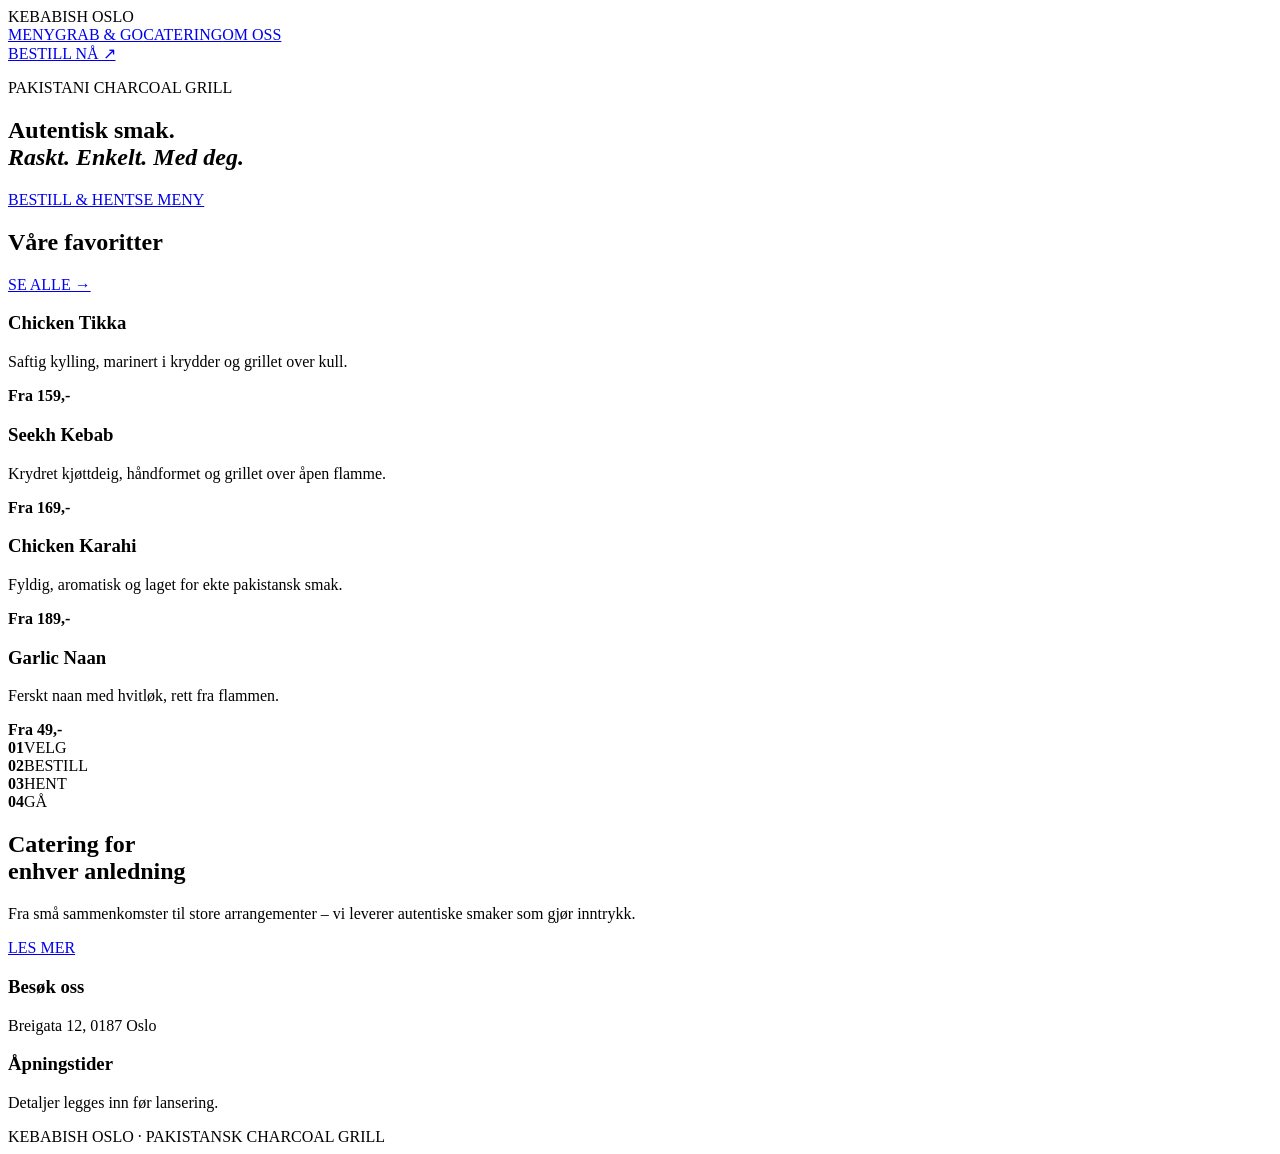
==== preview/index.html @ d7074156 "Add standalone Prototype B preview scaffold" ====
<!doctype html><html lang="no"><head><meta charset="utf-8"><meta name="viewport" content="width=device-width,initial-scale=1"><title>Kebabish Oslo — Prototype B</title><link rel="stylesheet" href="preview.css"></head><body><header class="top"><div class="logo">KEBABISH <span>OSLO</span></div><nav><a href="#fav">MENY</a><a href="#how">GRAB & GO</a><a href="#catering">CATERING</a><a href="#visit">OM OSS</a></nav><a class="order" href="#fav">BESTILL NÅ ↗</a></header><main><section class="hero"><div class="shade"></div><div class="hero-copy"><p>PAKISTANI CHARCOAL GRILL</p><h1>Autentisk smak.<br><em>Raskt. Enkelt. Med deg.</em></h1><div class="actions"><a href="#fav">BESTILL & HENT</a><a href="#fav">SE MENY</a></div></div></section><section id="fav" class="favorites"><div class="section-head"><h2>Våre favoritter</h2><a href="#">SE ALLE →</a></div><div class="cards"><article><div class="photo p1"></div><h3>Chicken Tikka</h3><p>Saftig kylling, marinert i krydder og grillet over kull.</p><strong>Fra 159,-</strong></article><article><div class="photo p2"></div><h3>Seekh Kebab</h3><p>Krydret kjøttdeig, håndformet og grillet over åpen flamme.</p><strong>Fra 169,-</strong></article><article><div class="photo p3"></div><h3>Chicken Karahi</h3><p>Fyldig, aromatisk og laget for ekte pakistansk smak.</p><strong>Fra 189,-</strong></article><article><div class="photo p4"></div><h3>Garlic Naan</h3><p>Ferskt naan med hvitløk, rett fra flammen.</p><strong>Fra 49,-</strong></article></div></section><section id="how" class="steps"><div><b>01</b><span>VELG</span></div><div><b>02</b><span>BESTILL</span></div><div><b>03</b><span>HENT</span></div><div><b>04</b><span>GÅ</span></div></section><section id="catering" class="catering"><div class="shade"></div><div><h2>Catering for<br>enhver anledning</h2><p>Fra små sammenkomster til store arrangementer – vi leverer autentiske smaker som gjør inntrykk.</p><a href="#visit">LES MER</a></div></section><section id="visit" class="visit"><div class="visit-photo"></div><div><h3>Besøk oss</h3><p>Breigata 12, 0187 Oslo</p><h3>Åpningstider</h3><p>Detaljer legges inn før lansering.</p></div></section></main><footer>KEBABISH OSLO · PAKISTANSK CHARCOAL GRILL</footer></body></html>
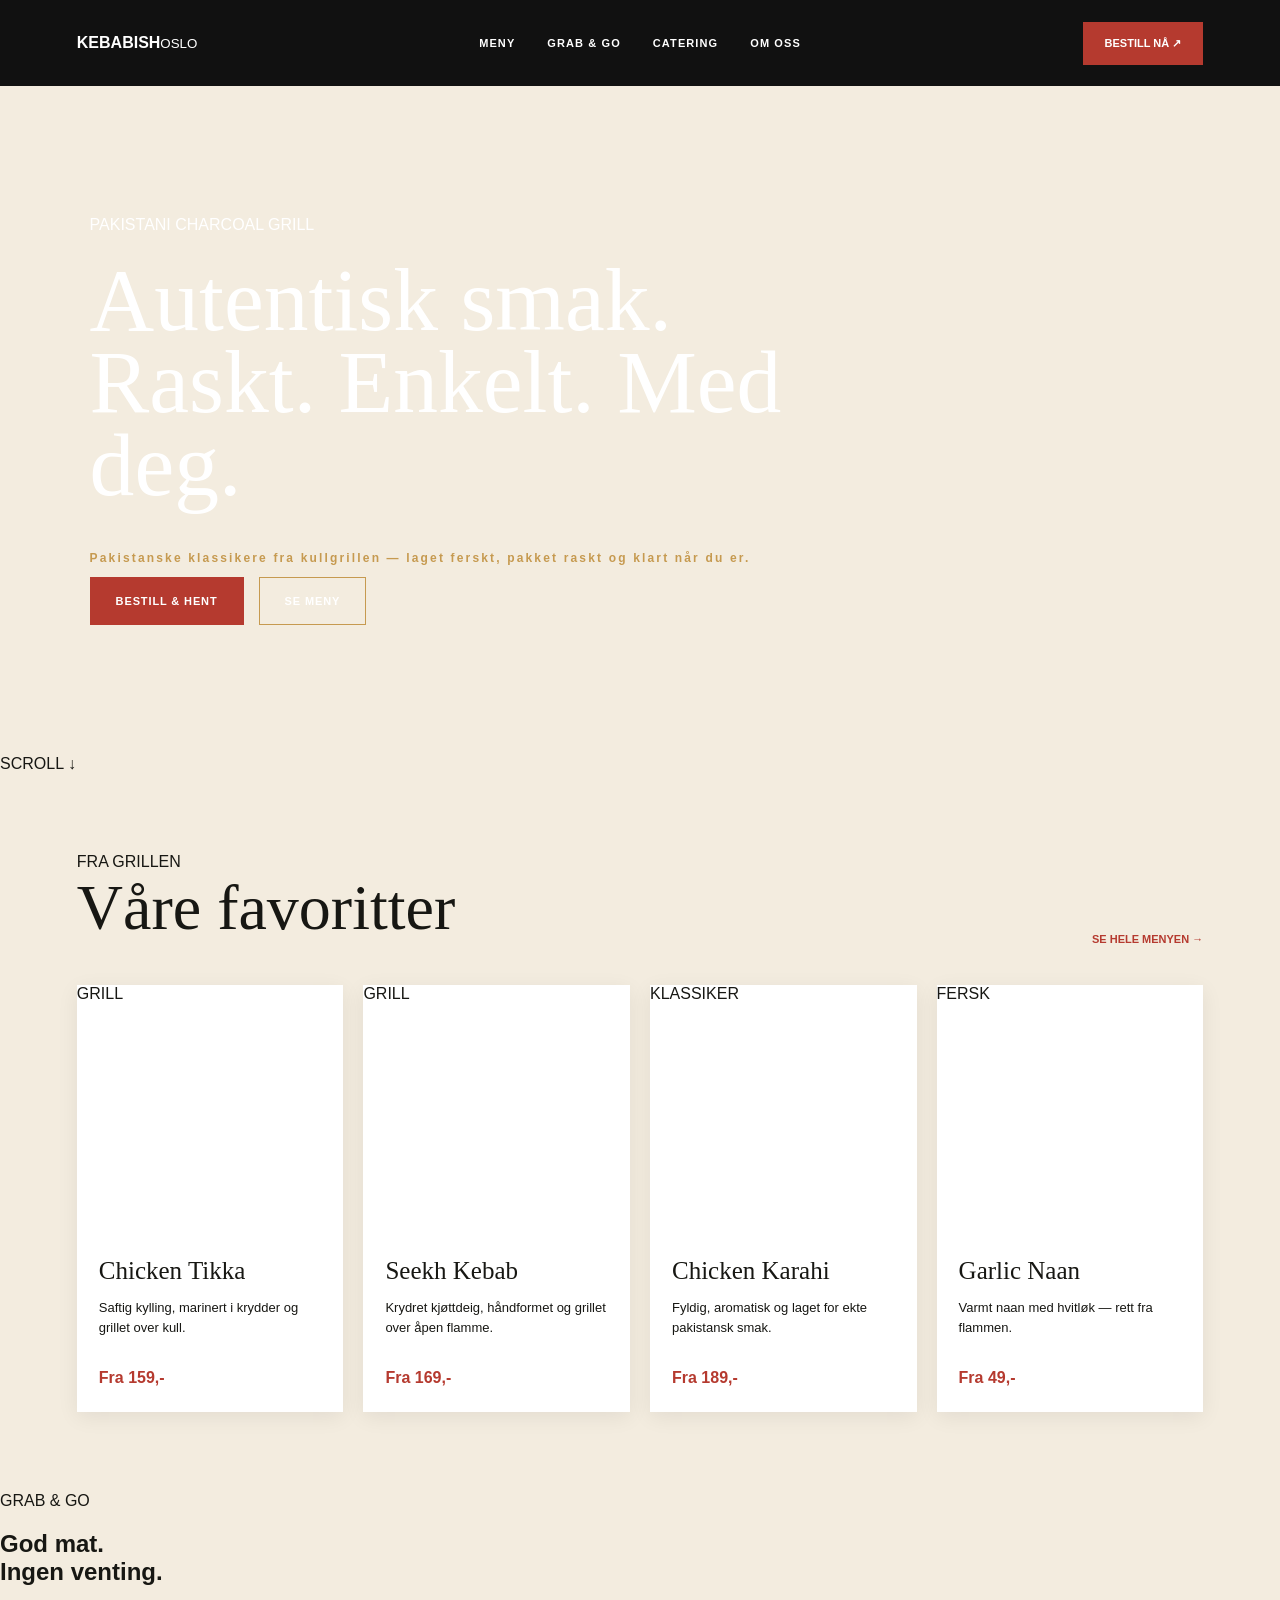
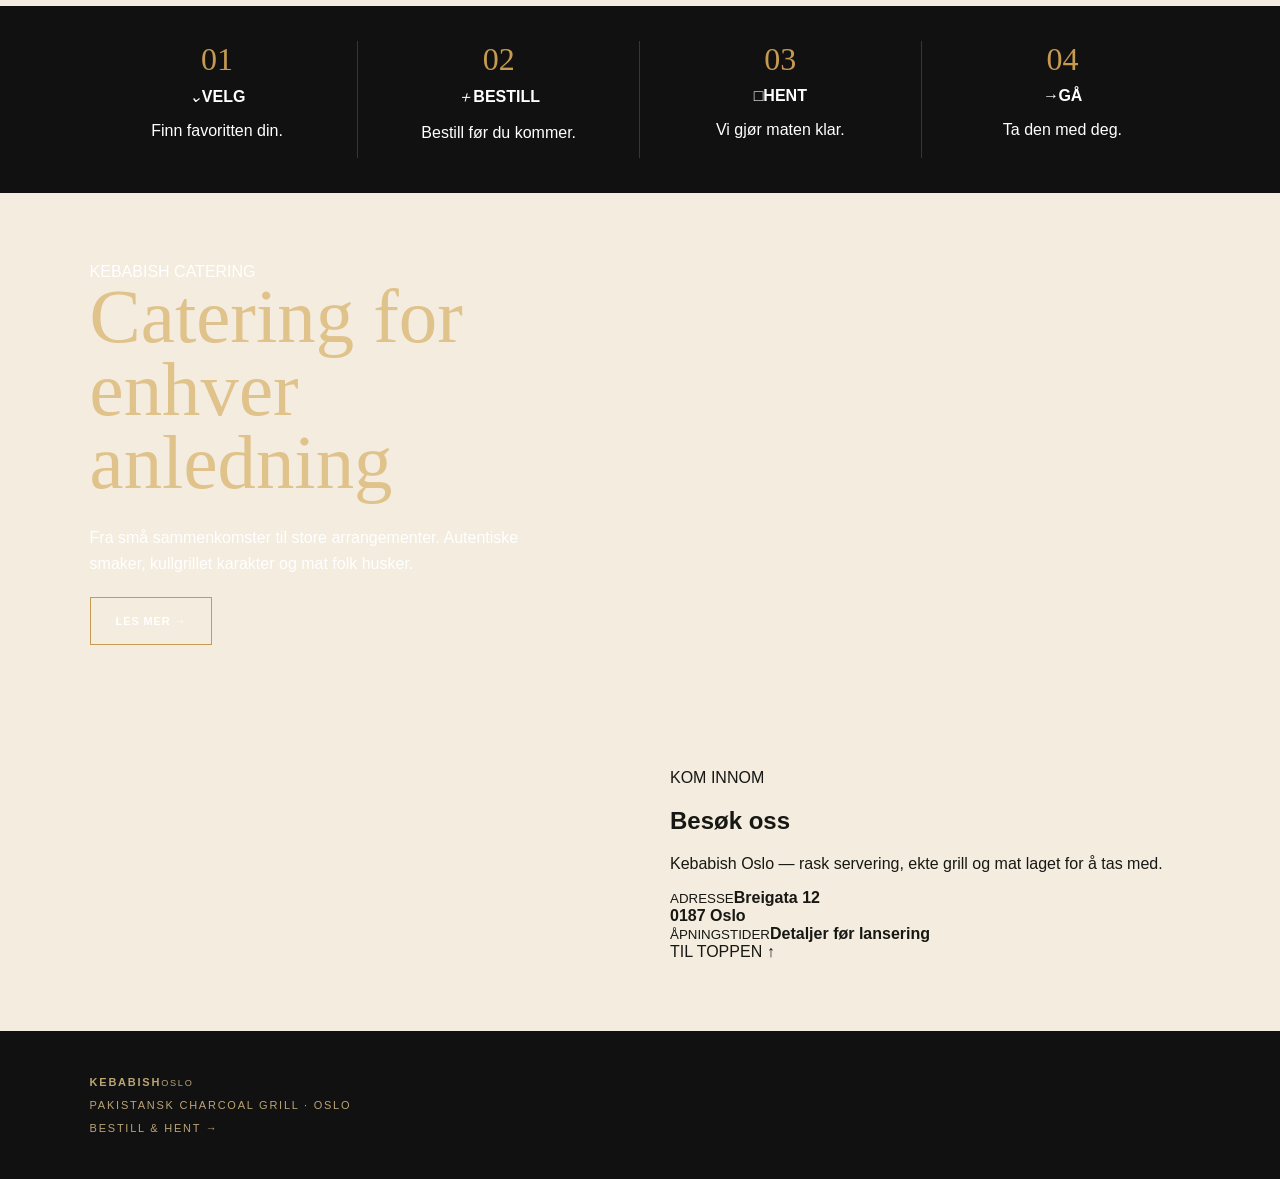
==== commit 3708443d: "Rebuild Prototype B structure toward approved wireframe" ====
--- a/preview/index.html
+++ b/preview/index.html
@@ -1 +1 @@
-<!doctype html><html lang="no"><head><meta charset="utf-8"><meta name="viewport" content="width=device-width,initial-scale=1"><title>Kebabish Oslo — Prototype B</title><link rel="stylesheet" href="preview.css"></head><body><header class="top"><div class="logo">KEBABISH <span>OSLO</span></div><nav><a href="#fav">MENY</a><a href="#how">GRAB & GO</a><a href="#catering">CATERING</a><a href="#visit">OM OSS</a></nav><a class="order" href="#fav">BESTILL NÅ ↗</a></header><main><section class="hero"><div class="shade"></div><div class="hero-copy"><p>PAKISTANI CHARCOAL GRILL</p><h1>Autentisk smak.<br><em>Raskt. Enkelt. Med deg.</em></h1><div class="actions"><a href="#fav">BESTILL & HENT</a><a href="#fav">SE MENY</a></div></div></section><section id="fav" class="favorites"><div class="section-head"><h2>Våre favoritter</h2><a href="#">SE ALLE →</a></div><div class="cards"><article><div class="photo p1"></div><h3>Chicken Tikka</h3><p>Saftig kylling, marinert i krydder og grillet over kull.</p><strong>Fra 159,-</strong></article><article><div class="photo p2"></div><h3>Seekh Kebab</h3><p>Krydret kjøttdeig, håndformet og grillet over åpen flamme.</p><strong>Fra 169,-</strong></article><article><div class="photo p3"></div><h3>Chicken Karahi</h3><p>Fyldig, aromatisk og laget for ekte pakistansk smak.</p><strong>Fra 189,-</strong></article><article><div class="photo p4"></div><h3>Garlic Naan</h3><p>Ferskt naan med hvitløk, rett fra flammen.</p><strong>Fra 49,-</strong></article></div></section><section id="how" class="steps"><div><b>01</b><span>VELG</span></div><div><b>02</b><span>BESTILL</span></div><div><b>03</b><span>HENT</span></div><div><b>04</b><span>GÅ</span></div></section><section id="catering" class="catering"><div class="shade"></div><div><h2>Catering for<br>enhver anledning</h2><p>Fra små sammenkomster til store arrangementer – vi leverer autentiske smaker som gjør inntrykk.</p><a href="#visit">LES MER</a></div></section><section id="visit" class="visit"><div class="visit-photo"></div><div><h3>Besøk oss</h3><p>Breigata 12, 0187 Oslo</p><h3>Åpningstider</h3><p>Detaljer legges inn før lansering.</p></div></section></main><footer>KEBABISH OSLO · PAKISTANSK CHARCOAL GRILL</footer></body></html>+<!doctype html><html lang="no"><head><meta charset="utf-8"><meta name="viewport" content="width=device-width,initial-scale=1"><title>Kebabish Oslo — Prototype B</title><link rel="stylesheet" href="preview.css"></head><body><header class="top"><a class="brand" href="#top"><strong>KEBABISH</strong><small>OSLO</small></a><nav><a href="#menu">MENY</a><a href="#flow">GRAB & GO</a><a href="#catering">CATERING</a><a href="#visit">OM OSS</a></nav><a class="order" href="#menu">BESTILL NÅ <span>↗</span></a></header><main id="top"><section class="hero"><div class="hero-overlay"></div><div class="hero-copy"><div class="eyebrow">PAKISTANI CHARCOAL GRILL</div><h1>Autentisk smak.<br><span>Raskt. Enkelt. Med deg.</span></h1><p>Pakistanske klassikere fra kullgrillen — laget ferskt, pakket raskt og klart når du er.</p><div class="actions"><a class="primary" href="#menu">BESTILL & HENT</a><a class="secondary" href="#menu">SE MENY</a></div></div><div class="scroll">SCROLL <i>↓</i></div></section><section id="menu" class="favorites"><div class="section-head"><div><div class="eyebrow dark">FRA GRILLEN</div><h2>Våre favoritter</h2></div><a class="text-link" href="#">SE HELE MENYEN <span>→</span></a></div><div class="cards"><article><div class="photo p1"><span>GRILL</span></div><div class="card-copy"><h3>Chicken Tikka</h3><p>Saftig kylling, marinert i krydder og grillet over kull.</p><strong>Fra 159,-</strong></div></article><article><div class="photo p2"><span>GRILL</span></div><div class="card-copy"><h3>Seekh Kebab</h3><p>Krydret kjøttdeig, håndformet og grillet over åpen flamme.</p><strong>Fra 169,-</strong></div></article><article><div class="photo p3"><span>KLASSIKER</span></div><div class="card-copy"><h3>Chicken Karahi</h3><p>Fyldig, aromatisk og laget for ekte pakistansk smak.</p><strong>Fra 189,-</strong></div></article><article><div class="photo p4"><span>FERSK</span></div><div class="card-copy"><h3>Garlic Naan</h3><p>Varmt naan med hvitløk — rett fra flammen.</p><strong>Fra 49,-</strong></div></article></div></section><section id="flow" class="grab"><div class="grab-title"><div class="eyebrow">GRAB & GO</div><h2>God mat.<br><span>Ingen venting.</span></h2></div><div class="steps"><div><b>01</b><i>⌄</i><strong>VELG</strong><p>Finn favoritten din.</p></div><div><b>02</b><i>＋</i><strong>BESTILL</strong><p>Bestill før du kommer.</p></div><div><b>03</b><i>□</i><strong>HENT</strong><p>Vi gjør maten klar.</p></div><div><b>04</b><i>→</i><strong>GÅ</strong><p>Ta den med deg.</p></div></div></section><section id="catering" class="catering"><div class="catering-overlay"></div><div class="catering-copy"><div class="eyebrow">KEBABISH CATERING</div><h2>Catering for<br><span>enhver anledning</span></h2><p>Fra små sammenkomster til store arrangementer. Autentiske smaker, kullgrillet karakter og mat folk husker.</p><a href="#visit">LES MER <span>→</span></a></div></section><section id="visit" class="visit"><div class="visit-image"></div><div class="visit-copy"><div class="eyebrow dark">KOM INNOM</div><h2>Besøk oss</h2><p class="lead">Kebabish Oslo — rask servering, ekte grill og mat laget for å tas med.</p><div class="details"><div><small>ADRESSE</small><strong>Breigata 12<br>0187 Oslo</strong></div><div><small>ÅPNINGSTIDER</small><strong>Detaljer før lansering</strong></div></div><a class="text-link" href="#top">TIL TOPPEN ↑</a></div></section></main><footer><div class="brand footer-brand"><strong>KEBABISH</strong><small>OSLO</small></div><p>PAKISTANSK CHARCOAL GRILL · OSLO</p><a href="#menu">BESTILL & HENT →</a></footer></body></html>
--- a/preview/preview.css
+++ b/preview/preview.css
@@ -0,0 +1 @@
+*{box-sizing:border-box}html{scroll-behavior:smooth}body{margin:0;background:#f3ecdf;color:#171713;font-family:Arial,sans-serif}a{color:inherit;text-decoration:none}.top{height:86px;padding:0 6vw;background:#111;color:#fff;display:grid;grid-template-columns:1fr auto 1fr;align-items:center}.logo{font-family:Georgia,serif;font-size:20px;font-weight:700}.logo span{display:block;color:#bd9650;font:10px Arial;letter-spacing:.3em}.top nav{display:flex;gap:32px;font-size:11px;font-weight:800;letter-spacing:.1em}.order{justify-self:end;background:#b53a2f;padding:15px 22px;font-size:11px;font-weight:800}.hero{min-height:680px;position:relative;background:url('https://kebabishoslo.no/wp-content/uploads/2026/09/Kebabish-Josper-grill-–-bearbeidet-hero.png') center/cover}.shade{position:absolute;inset:0;background:linear-gradient(90deg,rgba(8,8,7,.94),rgba(8,8,7,.58),rgba(8,8,7,.18))}.hero-copy{position:relative;color:#fff;padding:130px 7vw;max-width:900px}.hero-copy p{color:#c69a50;font-size:12px;font-weight:900;letter-spacing:.18em}.hero h1{font:400 clamp(55px,7vw,100px)/.92 Georgia,serif;margin:25px 0 45px}.hero h1 em{color:#d0a85e;font-style:normal}.actions{display:flex;gap:15px}.actions a,.catering a{border:1px solid #c69a50;padding:17px 25px;font-size:11px;font-weight:900;letter-spacing:.08em}.actions a:first-child{background:#b53a2f;border-color:#b53a2f}.favorites{padding:80px 6vw}.section-head{display:flex;justify-content:space-between;align-items:end}.section-head h2{font:400 clamp(38px,5vw,66px) Georgia,serif;margin:0}.section-head a{color:#b53a2f;font-size:11px;font-weight:900}.cards{display:grid;grid-template-columns:repeat(4,1fr);gap:20px;margin-top:40px}.cards article{background:#fff;padding-bottom:25px;box-shadow:0 5px 20px #00000012}.photo{height:250px;background-size:cover;background-position:center}.p1{background-image:url('https://kebabishoslo.no/wp-content/uploads/2026/09/Kebabish-Josper-grill-–-bearbeidet-hero.png')}.p2{background-image:url('https://kebabishoslo.no/wp-content/uploads/2026/09/Naan-over-flamme-—-Kebabish-Original-Oslo.png')}.p3{background-image:url('https://kebabishoslo.no/wp-content/uploads/2026/09/Kebabish-Josper-grill-–-bearbeidet-hero.png');background-position:70% center}.p4{background-image:url('https://kebabishoslo.no/wp-content/uploads/2026/09/Naan-over-flamme-—-Kebabish-Original-Oslo.png');background-position:70% center}.cards h3,.cards p,.cards strong{margin-left:22px;margin-right:22px}.cards h3{font:400 25px Georgia,serif;margin-top:22px;margin-bottom:10px}.cards p{font-size:13px;line-height:1.5;min-height:58px}.cards strong{color:#b53a2f}.steps{background:#111;color:#fff;display:grid;grid-template-columns:repeat(4,1fr);padding:35px 6vw}.steps div{text-align:center;border-right:1px solid #39362f}.steps div:last-child{border:0}.steps b{display:block;color:#c69a50;font:32px Georgia,serif;margin-bottom:9px}.steps span{font-size:11px;font-weight:900;letter-spacing:.12em}.catering{min-height:500px;position:relative;background:url('https://kebabishoslo.no/wp-content/uploads/2026/09/Naan-over-flamme-—-Kebabish-Original-Oslo.png') center/cover;color:#fff;display:flex;align-items:center}.catering>div:last-child{position:relative;padding:70px 7vw;max-width:650px}.catering h2{font:400 clamp(48px,6vw,80px)/.95 Georgia,serif;color:#e0c28b;margin:0 0 25px}.catering p{line-height:1.6;margin-bottom:35px}.visit{display:grid;grid-template-columns:1fr 1fr;gap:60px;padding:70px 7vw;align-items:center}.visit-photo{min-height:390px;background:url('https://kebabishoslo.no/wp-content/uploads/2026/09/Kebabish-Oslo-bearbeidet-interior.png') center/cover}.visit h3{font:400 30px Georgia,serif;margin:20px 0 8px}footer{padding:45px 7vw;background:#111;color:#bba476;font-size:11px;letter-spacing:.16em}@media(max-width:700px){.top{height:84px;display:flex;justify-content:space-between;padding:0 25px}.top nav{display:none}.order{padding:13px}.hero{min-height:650px;background-position:62% center}.hero-copy{padding:90px 28px 50px}.hero h1{font-size:52px}.actions{display:grid;grid-template-columns:1.25fr .8fr}.actions a{text-align:center;padding:16px 8px}.favorites{padding:48px 28px}.cards{display:flex;overflow-x:auto;scroll-snap-type:x mandatory;margin-right:-28px;padding-right:28px}.cards article{min-width:82vw;scroll-snap-align:start}.photo{height:220px}.steps{padding:28px 8px}.steps b{font-size:22px}.steps span{font-size:9px}.catering{min-height:420px;background-position:60% center}.catering>div:last-child{padding:55px 28px}.catering h2{font-size:48px}.visit{grid-template-columns:42% 58%;gap:22px;padding:45px 28px}.visit-photo{min-height:320px}.visit h3{font-size:22px}.visit p{font-size:13px}footer{padding:35px 28px}}
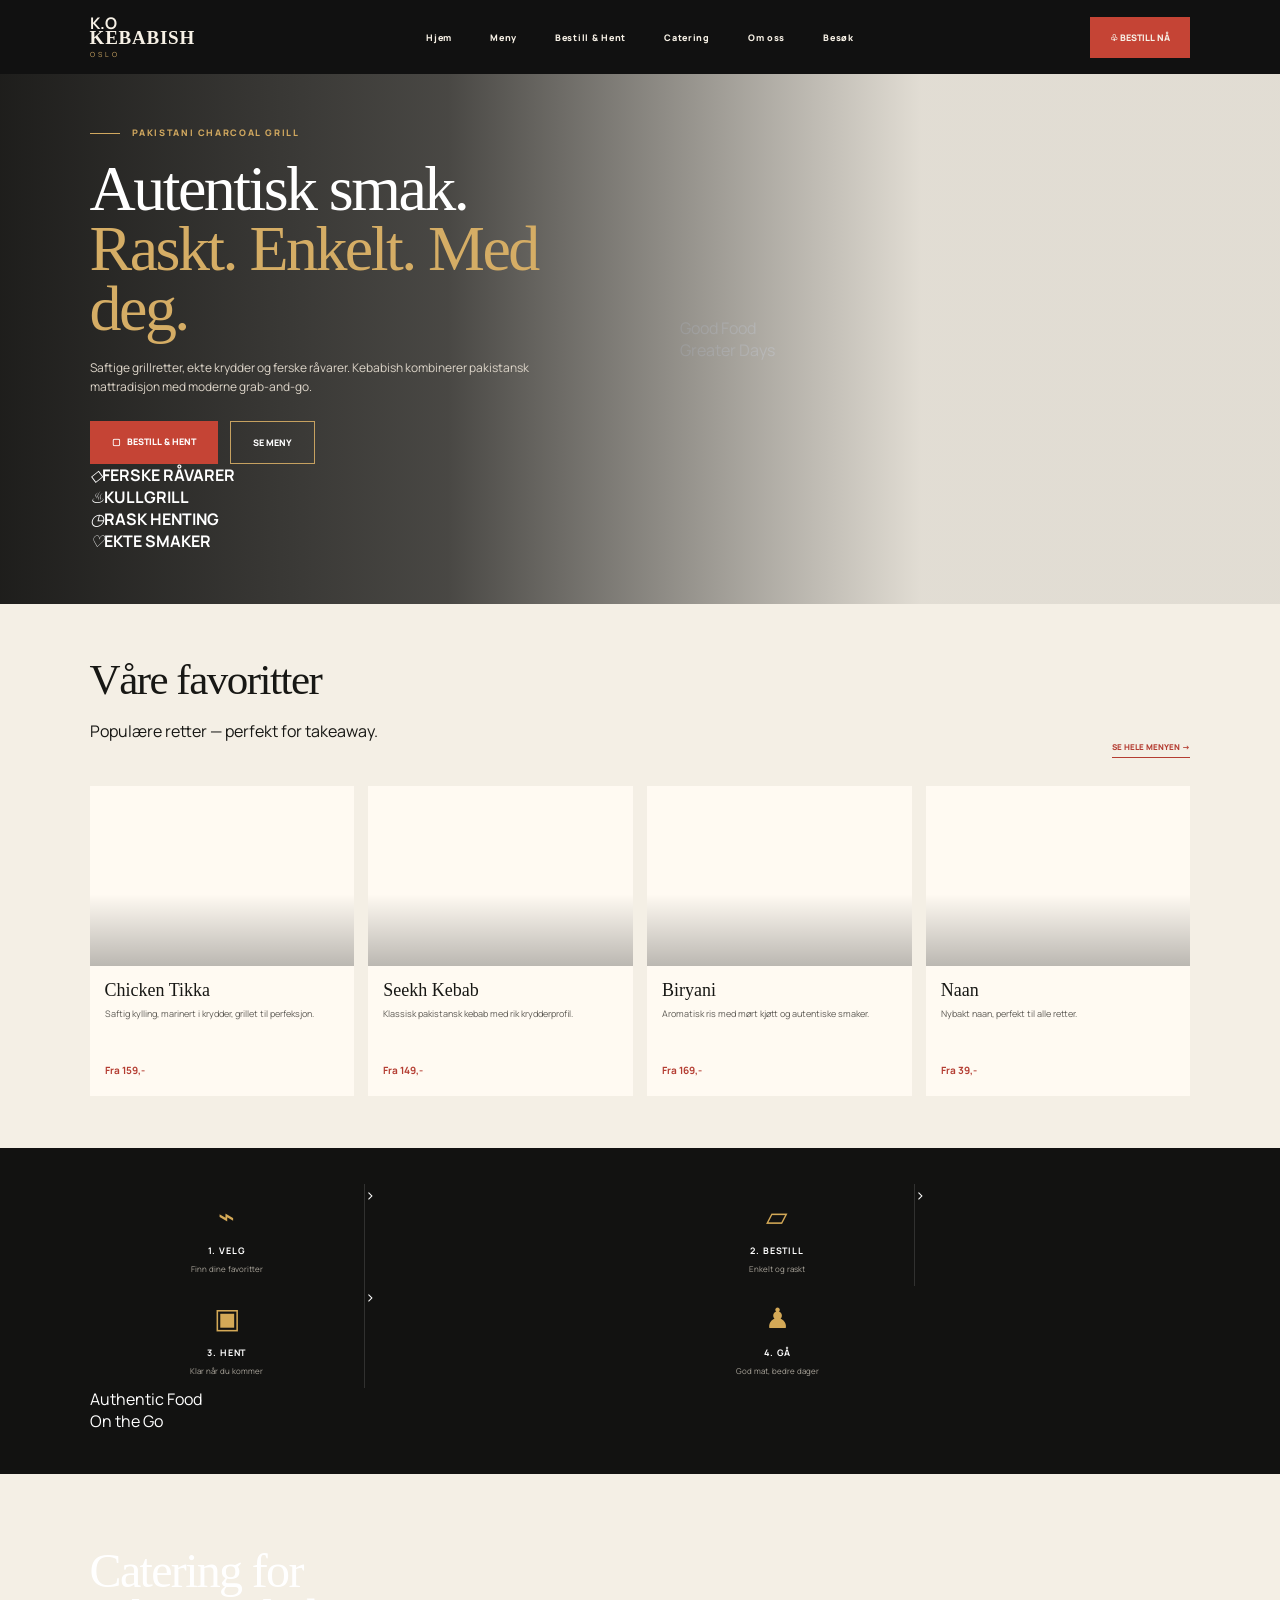
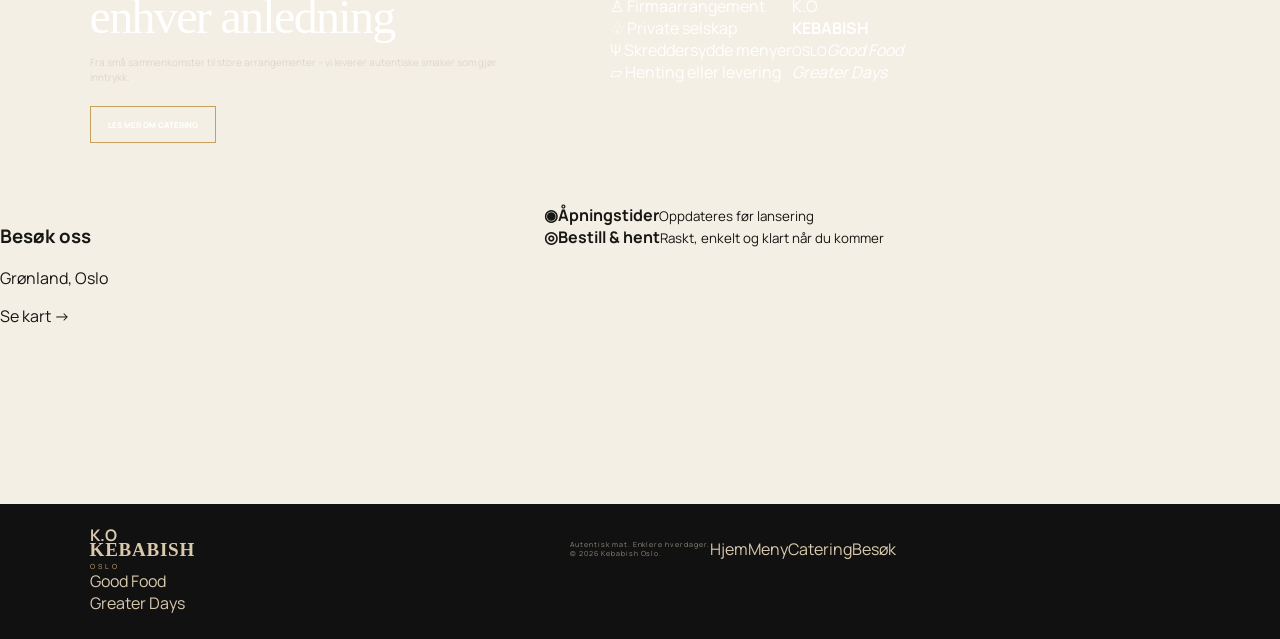
==== commit a0c37297: "Bring Prototype B structure closer to approved wireframe" ====
--- a/preview/index.html
+++ b/preview/index.html
@@ -1 +1 @@
-<!doctype html><html lang="no"><head><meta charset="utf-8"><meta name="viewport" content="width=device-width,initial-scale=1"><title>Kebabish Oslo — Prototype B</title><link rel="stylesheet" href="preview.css"></head><body><header class="top"><a class="brand" href="#top"><strong>KEBABISH</strong><small>OSLO</small></a><nav><a href="#menu">MENY</a><a href="#flow">GRAB & GO</a><a href="#catering">CATERING</a><a href="#visit">OM OSS</a></nav><a class="order" href="#menu">BESTILL NÅ <span>↗</span></a></header><main id="top"><section class="hero"><div class="hero-overlay"></div><div class="hero-copy"><div class="eyebrow">PAKISTANI CHARCOAL GRILL</div><h1>Autentisk smak.<br><span>Raskt. Enkelt. Med deg.</span></h1><p>Pakistanske klassikere fra kullgrillen — laget ferskt, pakket raskt og klart når du er.</p><div class="actions"><a class="primary" href="#menu">BESTILL & HENT</a><a class="secondary" href="#menu">SE MENY</a></div></div><div class="scroll">SCROLL <i>↓</i></div></section><section id="menu" class="favorites"><div class="section-head"><div><div class="eyebrow dark">FRA GRILLEN</div><h2>Våre favoritter</h2></div><a class="text-link" href="#">SE HELE MENYEN <span>→</span></a></div><div class="cards"><article><div class="photo p1"><span>GRILL</span></div><div class="card-copy"><h3>Chicken Tikka</h3><p>Saftig kylling, marinert i krydder og grillet over kull.</p><strong>Fra 159,-</strong></div></article><article><div class="photo p2"><span>GRILL</span></div><div class="card-copy"><h3>Seekh Kebab</h3><p>Krydret kjøttdeig, håndformet og grillet over åpen flamme.</p><strong>Fra 169,-</strong></div></article><article><div class="photo p3"><span>KLASSIKER</span></div><div class="card-copy"><h3>Chicken Karahi</h3><p>Fyldig, aromatisk og laget for ekte pakistansk smak.</p><strong>Fra 189,-</strong></div></article><article><div class="photo p4"><span>FERSK</span></div><div class="card-copy"><h3>Garlic Naan</h3><p>Varmt naan med hvitløk — rett fra flammen.</p><strong>Fra 49,-</strong></div></article></div></section><section id="flow" class="grab"><div class="grab-title"><div class="eyebrow">GRAB & GO</div><h2>God mat.<br><span>Ingen venting.</span></h2></div><div class="steps"><div><b>01</b><i>⌄</i><strong>VELG</strong><p>Finn favoritten din.</p></div><div><b>02</b><i>＋</i><strong>BESTILL</strong><p>Bestill før du kommer.</p></div><div><b>03</b><i>□</i><strong>HENT</strong><p>Vi gjør maten klar.</p></div><div><b>04</b><i>→</i><strong>GÅ</strong><p>Ta den med deg.</p></div></div></section><section id="catering" class="catering"><div class="catering-overlay"></div><div class="catering-copy"><div class="eyebrow">KEBABISH CATERING</div><h2>Catering for<br><span>enhver anledning</span></h2><p>Fra små sammenkomster til store arrangementer. Autentiske smaker, kullgrillet karakter og mat folk husker.</p><a href="#visit">LES MER <span>→</span></a></div></section><section id="visit" class="visit"><div class="visit-image"></div><div class="visit-copy"><div class="eyebrow dark">KOM INNOM</div><h2>Besøk oss</h2><p class="lead">Kebabish Oslo — rask servering, ekte grill og mat laget for å tas med.</p><div class="details"><div><small>ADRESSE</small><strong>Breigata 12<br>0187 Oslo</strong></div><div><small>ÅPNINGSTIDER</small><strong>Detaljer før lansering</strong></div></div><a class="text-link" href="#top">TIL TOPPEN ↑</a></div></section></main><footer><div class="brand footer-brand"><strong>KEBABISH</strong><small>OSLO</small></div><p>PAKISTANSK CHARCOAL GRILL · OSLO</p><a href="#menu">BESTILL & HENT →</a></footer></body></html>+<!doctype html><html lang="no"><head><meta charset="utf-8"><meta name="viewport" content="width=device-width,initial-scale=1"><title>Kebabish Oslo — Prototype B</title><link rel="stylesheet" href="preview.css"></head><body><header class="top"><a class="brand" href="#top"><span class="brand-ring"><b>K.O</b><strong>KEBABISH</strong><small>OSLO</small></span></a><nav><a class="active" href="#top">Hjem</a><a href="#menu">Meny</a><a href="#flow">Bestill & Hent</a><a href="#catering">Catering</a><a href="#visit">Om oss</a><a href="#visit">Besøk</a></nav><a class="order" href="#menu"><span class="bag">♧</span> BESTILL NÅ</a></header><main id="top"><section class="hero"><div class="hero-overlay"></div><div class="hero-copy"><div class="eyebrow">PAKISTANI CHARCOAL GRILL</div><h1>Autentisk smak.<br><span>Raskt. Enkelt. Med deg.</span></h1><p>Saftige grillretter, ekte krydder og ferske råvarer. Kebabish kombinerer pakistansk mattradisjon med moderne grab-and-go.</p><div class="actions"><a class="primary" href="#menu">▢ &nbsp; BESTILL & HENT</a><a class="secondary" href="#menu">SE MENY</a></div><div class="benefits"><div><i>◇</i><b>FERSKE RÅVARER</b></div><div><i>♨</i><b>KULLGRILL</b></div><div><i>◷</i><b>RASK HENTING</b></div><div><i>♡</i><b>EKTE SMAKER</b></div></div></div><div class="script hero-script">Good Food<br>Greater Days</div></section><section id="menu" class="favorites"><div class="section-head"><div><h2>Våre favoritter</h2><p>Populære retter — perfekt for takeaway.</p></div><a class="text-link" href="#">SE HELE MENYEN →</a></div><div class="cards"><article><div class="photo p1"></div><div class="card-copy"><h3>Chicken Tikka</h3><p>Saftig kylling, marinert i krydder, grillet til perfeksjon.</p><strong>Fra 159,-</strong></div></article><article><div class="photo p2"></div><div class="card-copy"><h3>Seekh Kebab</h3><p>Klassisk pakistansk kebab med rik krydderprofil.</p><strong>Fra 149,-</strong></div></article><article><div class="photo p3"></div><div class="card-copy"><h3>Biryani</h3><p>Aromatisk ris med mørt kjøtt og autentiske smaker.</p><strong>Fra 169,-</strong></div></article><article><div class="photo p4"></div><div class="card-copy"><h3>Naan</h3><p>Nybakt naan, perfekt til alle retter.</p><strong>Fra 39,-</strong></div></article></div></section><section id="flow" class="grab"><div class="steps"><div><i class="stepicon">⌁</i><strong>1. VELG</strong><p>Finn dine favoritter</p></div><span class="chev">›</span><div><i class="stepicon">▱</i><strong>2. BESTILL</strong><p>Enkelt og raskt</p></div><span class="chev">›</span><div><i class="stepicon">▣</i><strong>3. HENT</strong><p>Klar når du kommer</p></div><span class="chev">›</span><div><i class="stepicon">♟</i><strong>4. GÅ</strong><p>God mat, bedre dager</p></div></div><div class="script flow-script">Authentic Food<br>On the Go</div></section><section id="catering" class="catering"><div class="catering-image left-food"></div><div class="catering-copy"><h2>Catering for<br>enhver anledning</h2><p>Fra små sammenkomster til store arrangementer – vi leverer autentiske smaker som gjør inntrykk.</p><a href="#visit">LES MER OM CATERING</a></div><div class="catering-list"><div>♙ <span>Firmaarrangement</span></div><div>♧ <span>Private selskap</span></div><div>Ψ <span>Skreddersydde menyer</span></div><div>▱ <span>Henting eller levering</span></div></div><div class="catering-image bag-shot"><span class="bag-logo">K.O<br><b>KEBABISH</b><br><small>OSLO</small></span><em>Good Food<br>Greater Days</em></div></section><section id="visit" class="visit"><div class="visit-card"><div class="facade"></div><div><h3>Besøk oss</h3><p>Grønland, Oslo</p><a href="#">Se kart →</a></div></div><div class="visit-info"><div><b>◉</b><span><strong>Åpningstider</strong><small>Oppdateres før lansering</small></span></div><div><b>◎</b><span><strong>Bestill & hent</strong><small>Raskt, enkelt og klart når du kommer</small></span></div></div></section></main><footer><div class="brand footer-brand"><span class="brand-ring"><b>K.O</b><strong>KEBABISH</strong><small>OSLO</small></span></div><p>Autentisk mat. Enklere hverdager.<br>© 2026 Kebabish Oslo.</p><div class="footer-links"><a href="#top">Hjem</a><a href="#menu">Meny</a><a href="#catering">Catering</a><a href="#visit">Besøk</a></div><div class="script footer-script">Good Food<br>Greater Days</div></footer></body></html>
--- a/preview/preview.css
+++ b/preview/preview.css
@@ -1 +1 @@
-*{box-sizing:border-box}html{scroll-behavior:smooth}body{margin:0;background:#f3ecdf;color:#171713;font-family:Arial,sans-serif}a{color:inherit;text-decoration:none}.top{height:86px;padding:0 6vw;background:#111;color:#fff;display:grid;grid-template-columns:1fr auto 1fr;align-items:center}.logo{font-family:Georgia,serif;font-size:20px;font-weight:700}.logo span{display:block;color:#bd9650;font:10px Arial;letter-spacing:.3em}.top nav{display:flex;gap:32px;font-size:11px;font-weight:800;letter-spacing:.1em}.order{justify-self:end;background:#b53a2f;padding:15px 22px;font-size:11px;font-weight:800}.hero{min-height:680px;position:relative;background:url('https://kebabishoslo.no/wp-content/uploads/2026/09/Kebabish-Josper-grill-–-bearbeidet-hero.png') center/cover}.shade{position:absolute;inset:0;background:linear-gradient(90deg,rgba(8,8,7,.94),rgba(8,8,7,.58),rgba(8,8,7,.18))}.hero-copy{position:relative;color:#fff;padding:130px 7vw;max-width:900px}.hero-copy p{color:#c69a50;font-size:12px;font-weight:900;letter-spacing:.18em}.hero h1{font:400 clamp(55px,7vw,100px)/.92 Georgia,serif;margin:25px 0 45px}.hero h1 em{color:#d0a85e;font-style:normal}.actions{display:flex;gap:15px}.actions a,.catering a{border:1px solid #c69a50;padding:17px 25px;font-size:11px;font-weight:900;letter-spacing:.08em}.actions a:first-child{background:#b53a2f;border-color:#b53a2f}.favorites{padding:80px 6vw}.section-head{display:flex;justify-content:space-between;align-items:end}.section-head h2{font:400 clamp(38px,5vw,66px) Georgia,serif;margin:0}.section-head a{color:#b53a2f;font-size:11px;font-weight:900}.cards{display:grid;grid-template-columns:repeat(4,1fr);gap:20px;margin-top:40px}.cards article{background:#fff;padding-bottom:25px;box-shadow:0 5px 20px #00000012}.photo{height:250px;background-size:cover;background-position:center}.p1{background-image:url('https://kebabishoslo.no/wp-content/uploads/2026/09/Kebabish-Josper-grill-–-bearbeidet-hero.png')}.p2{background-image:url('https://kebabishoslo.no/wp-content/uploads/2026/09/Naan-over-flamme-—-Kebabish-Original-Oslo.png')}.p3{background-image:url('https://kebabishoslo.no/wp-content/uploads/2026/09/Kebabish-Josper-grill-–-bearbeidet-hero.png');background-position:70% center}.p4{background-image:url('https://kebabishoslo.no/wp-content/uploads/2026/09/Naan-over-flamme-—-Kebabish-Original-Oslo.png');background-position:70% center}.cards h3,.cards p,.cards strong{margin-left:22px;margin-right:22px}.cards h3{font:400 25px Georgia,serif;margin-top:22px;margin-bottom:10px}.cards p{font-size:13px;line-height:1.5;min-height:58px}.cards strong{color:#b53a2f}.steps{background:#111;color:#fff;display:grid;grid-template-columns:repeat(4,1fr);padding:35px 6vw}.steps div{text-align:center;border-right:1px solid #39362f}.steps div:last-child{border:0}.steps b{display:block;color:#c69a50;font:32px Georgia,serif;margin-bottom:9px}.steps span{font-size:11px;font-weight:900;letter-spacing:.12em}.catering{min-height:500px;position:relative;background:url('https://kebabishoslo.no/wp-content/uploads/2026/09/Naan-over-flamme-—-Kebabish-Original-Oslo.png') center/cover;color:#fff;display:flex;align-items:center}.catering>div:last-child{position:relative;padding:70px 7vw;max-width:650px}.catering h2{font:400 clamp(48px,6vw,80px)/.95 Georgia,serif;color:#e0c28b;margin:0 0 25px}.catering p{line-height:1.6;margin-bottom:35px}.visit{display:grid;grid-template-columns:1fr 1fr;gap:60px;padding:70px 7vw;align-items:center}.visit-photo{min-height:390px;background:url('https://kebabishoslo.no/wp-content/uploads/2026/09/Kebabish-Oslo-bearbeidet-interior.png') center/cover}.visit h3{font:400 30px Georgia,serif;margin:20px 0 8px}footer{padding:45px 7vw;background:#111;color:#bba476;font-size:11px;letter-spacing:.16em}@media(max-width:700px){.top{height:84px;display:flex;justify-content:space-between;padding:0 25px}.top nav{display:none}.order{padding:13px}.hero{min-height:650px;background-position:62% center}.hero-copy{padding:90px 28px 50px}.hero h1{font-size:52px}.actions{display:grid;grid-template-columns:1.25fr .8fr}.actions a{text-align:center;padding:16px 8px}.favorites{padding:48px 28px}.cards{display:flex;overflow-x:auto;scroll-snap-type:x mandatory;margin-right:-28px;padding-right:28px}.cards article{min-width:82vw;scroll-snap-align:start}.photo{height:220px}.steps{padding:28px 8px}.steps b{font-size:22px}.steps span{font-size:9px}.catering{min-height:420px;background-position:60% center}.catering>div:last-child{padding:55px 28px}.catering h2{font-size:48px}.visit{grid-template-columns:42% 58%;gap:22px;padding:45px 28px}.visit-photo{min-height:320px}.visit h3{font-size:22px}.visit p{font-size:13px}footer{padding:35px 28px}}+@font-face{font-family:Manrope;src:url('../assets/fonts/manrope/Manrope-VariableFont_wght.woff2')}*{box-sizing:border-box}html{scroll-behavior:smooth}body{margin:0;background:#f4efe5;color:#171714;font-family:Manrope,Arial,sans-serif}a{color:inherit;text-decoration:none}.top{height:74px;padding:0 7vw;background:#111;color:#f7f1e6;display:grid;grid-template-columns:1fr auto 1fr;align-items:center;position:relative;z-index:5}.brand{width:max-content;line-height:.8}.brand strong{display:block;font-family:Georgia,serif;font-size:19px;letter-spacing:.04em}.brand small{display:block;color:#c9a462;font-size:7px;letter-spacing:.45em;margin-top:7px}.top nav{display:flex;gap:38px;font-size:9px;font-weight:800;letter-spacing:.08em}.order{justify-self:end;background:#c54435;padding:14px 20px;font-size:9px;font-weight:900}.hero{height:530px;position:relative;background:url('https://kebabishoslo.no/wp-content/uploads/2026/09/Kebabish-Josper-grill-–-bearbeidet-hero.png') 70% 54%/cover;color:#fff;display:flex;align-items:center}.hero-overlay,.catering-overlay{position:absolute;inset:0;background:linear-gradient(90deg,rgba(7,7,6,.9) 0%,rgba(7,7,6,.72) 35%,rgba(7,7,6,.08) 72%)}.hero-copy{position:relative;padding:25px 7vw;max-width:680px}.eyebrow{font-size:9px;font-weight:900;letter-spacing:.18em;color:#d1a85f}.eyebrow:before{content:'';display:inline-block;width:30px;height:1px;background:currentColor;vertical-align:middle;margin-right:12px}.eyebrow.dark{color:#9a6a37}.hero h1,.favorites h2,.grab h2,.catering h2,.visit h2{font-family:Georgia,serif;font-weight:400}.hero h1{font-size:clamp(48px,5vw,72px);line-height:.94;letter-spacing:-.04em;margin:20px 0 20px}.hero h1 span,.grab h2 span,.catering h2 span{color:#d5ad65}.hero-copy>p{max-width:460px;color:#ddd5c9;font-size:12px;line-height:1.55;margin:0 0 25px}.actions{display:flex;gap:12px}.actions a{padding:14px 22px;font-size:9px;font-weight:900}.primary{background:#c54435}.secondary{border:1px solid #c6a160}.scroll{display:none}.favorites{padding:44px 7vw 52px}.section-head{display:flex;justify-content:space-between;align-items:flex-end}.section-head h2{font-size:43px;letter-spacing:-.035em;margin:7px 0 0}.text-link{font-size:8px;font-weight:900;color:#b43d32;border-bottom:1px solid #b43d32;padding-bottom:5px}.cards{display:grid;grid-template-columns:repeat(4,1fr);gap:14px;margin-top:28px}.cards article{background:#fffaf2}.photo{height:180px;background-size:cover;background-position:center;position:relative}.photo:after{content:'';position:absolute;inset:0;background:linear-gradient(0deg,#0004,transparent 40%)}.photo span{position:absolute;z-index:1;left:13px;bottom:11px;color:#fff;font-size:7px;font-weight:900}.p1{background-image:url('https://kebabishoslo.no/wp-content/uploads/2026/09/Kebabish-Josper-grill-–-bearbeidet-hero.png')}.p2{background-image:url('https://kebabishoslo.no/wp-content/uploads/2026/09/Naan-over-flamme-—-Kebabish-Original-Oslo.png')}.p3{background-image:url('https://kebabishoslo.no/wp-content/uploads/2026/09/Kebabish-Josper-grill-–-bearbeidet-hero.png');background-position:80% center}.p4{background-image:url('https://kebabishoslo.no/wp-content/uploads/2026/09/Naan-over-flamme-—-Kebabish-Original-Oslo.png');background-position:72% center}.card-copy{padding:14px 15px 17px}.card-copy h3{font-family:Georgia,serif;font-size:18px;font-weight:400;margin:0 0 6px}.card-copy p{font-size:9px;line-height:1.45;color:#5e5b55;min-height:40px;margin:0 0 10px}.card-copy strong{font-size:10px;color:#b43d32}.grab{background:#121211;color:#fff;padding:36px 7vw 42px}.grab-title{display:none}.steps{display:grid;grid-template-columns:repeat(4,1fr);border:0}.steps>div{padding:12px 24px;text-align:center;border-right:1px solid #ffffff22}.steps>div:last-child{border:0}.steps b{display:none}.steps i{display:block;font-style:normal;font-size:28px;color:#d4a957;margin:0 0 10px}.steps strong{display:block;font-size:9px;letter-spacing:.1em;margin-bottom:6px}.steps p{font-size:8px;color:#aaa59b;margin:0}.catering{height:330px;position:relative;background:url('https://kebabishoslo.no/wp-content/uploads/2026/09/Naan-over-flamme-—-Kebabish-Original-Oslo.png') center 58%/cover;color:#fff;display:flex;align-items:center}.catering-overlay{background:linear-gradient(90deg,rgba(12,10,8,.91),rgba(12,10,8,.52) 52%,rgba(12,10,8,.08))}.catering-copy{position:relative;padding:35px 7vw;max-width:610px}.catering h2{font-size:48px;line-height:.94;letter-spacing:-.035em;margin:13px 0 16px}.catering-copy p{max-width:440px;color:#ddd5c9;font-size:10px;line-height:1.55;margin-bottom:20px}.catering-copy>a{display:inline-block;border:1px solid #c7a05d;padding:12px 17px;font-size:8px;font-weight:900}.visit{display:grid;grid-template-columns:.85fr 1.15fr;min-height:300px;background:#f4efe5}.visit-image{background:url('https://kebabishoslo.no/wp-content/uploads/2026/09/Kebabish-Oslo-bearbeidet-interior.png') center/cover;min-height:300px}.visit-copy{padding:40px 7vw 35px 5vw;align-self:center}.visit h2{font-size:38px;letter-spacing:-.035em;margin:8px 0 10px}.visit .lead{font-size:10px;line-height:1.55;color:#555149;max-width:400px}.details{display:grid;grid-template-columns:1fr 1fr;gap:20px;border-top:1px solid #c9c0b3;border-bottom:1px solid #c9c0b3;padding:15px 0;margin:18px 0}.details small{display:block;font-size:7px;font-weight:900;color:#9b6c3d;margin-bottom:6px}.details strong{font-family:Georgia,serif;font-size:13px;font-weight:400;line-height:1.35}footer{min-height:90px;background:#111;color:#d9c9ad;padding:25px 7vw;display:grid;grid-template-columns:1fr auto 1fr;align-items:center}footer p{font-size:7px;letter-spacing:.14em;color:#8f887c}footer>a{justify-self:end;font-size:8px;font-weight:900;color:#cda35d}@media(max-width:760px){.top{height:72px;padding:0 20px;display:flex;justify-content:space-between}.top nav{display:none}.brand strong{font-size:18px}.order{padding:13px 14px}.hero{height:600px;background-position:68% center}.hero-overlay{background:linear-gradient(90deg,rgba(8,8,7,.93),rgba(8,8,7,.68) 60%,rgba(8,8,7,.18))}.hero-copy{padding:45px 24px}.hero h1{font-size:48px}.hero-copy>p{font-size:11px;max-width:330px}.actions a{padding:14px 15px}.favorites{padding:46px 22px 54px}.section-head h2{font-size:39px}.section-head .eyebrow{display:none}.cards{display:flex;overflow-x:auto;scroll-snap-type:x mandatory;margin-right:-22px;padding-right:22px;gap:12px}.cards article{min-width:78vw;scroll-snap-align:start}.photo{height:215px}.grab{padding:27px 8px}.steps>div{padding:8px 4px}.steps i{font-size:24px}.steps p{display:none}.catering{height:420px;background-position:60% center}.catering-copy{padding:45px 24px}.catering h2{font-size:45px}.visit{grid-template-columns:40% 60%;min-height:390px}.visit-image{min-height:390px}.visit-copy{padding:35px 18px}.visit h2{font-size:33px}.details{grid-template-columns:1fr;gap:12px}.details strong{font-size:12px}footer{grid-template-columns:1fr 1fr;padding:25px 22px}footer p{display:none}}
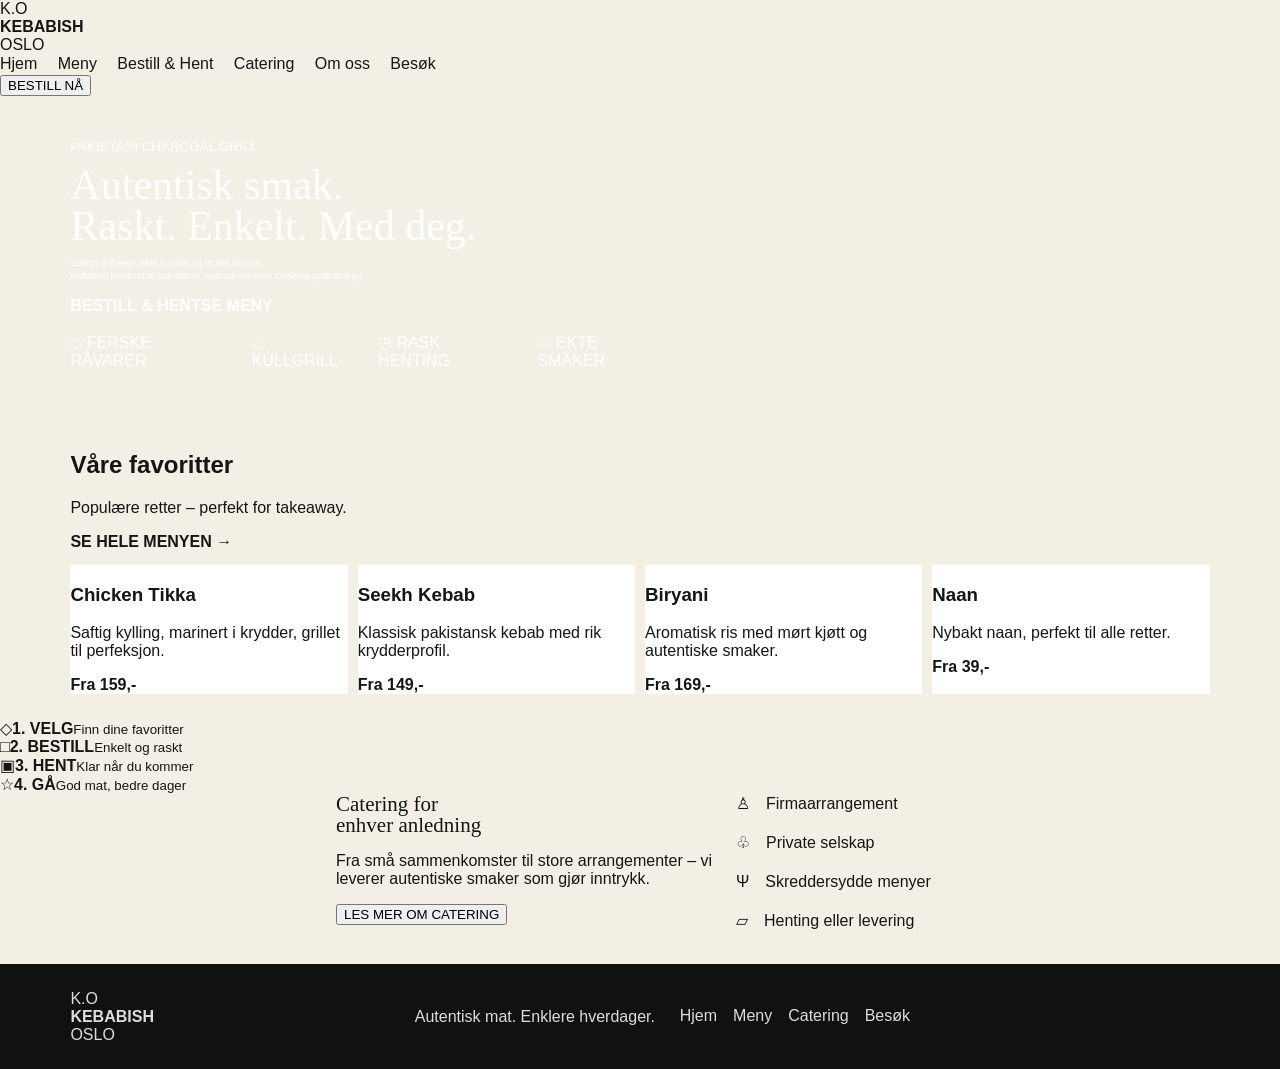
==== commit 9b831a7a: "Reset preview from scratch: clean layout baseline" ====
--- a/preview/index.html
+++ b/preview/index.html
@@ -1 +1,20 @@
-<!doctype html><html lang="no"><head><meta charset="utf-8"><meta name="viewport" content="width=device-width,initial-scale=1"><title>Kebabish Oslo — Prototype B</title><link rel="stylesheet" href="preview.css"></head><body><header class="top"><a class="brand" href="#top"><span class="brand-ring"><b>K.O</b><strong>KEBABISH</strong><small>OSLO</small></span></a><nav><a class="active" href="#top">Hjem</a><a href="#menu">Meny</a><a href="#flow">Bestill & Hent</a><a href="#catering">Catering</a><a href="#visit">Om oss</a><a href="#visit">Besøk</a></nav><a class="order" href="#menu"><span class="bag">♧</span> BESTILL NÅ</a></header><main id="top"><section class="hero"><div class="hero-overlay"></div><div class="hero-copy"><div class="eyebrow">PAKISTANI CHARCOAL GRILL</div><h1>Autentisk smak.<br><span>Raskt. Enkelt. Med deg.</span></h1><p>Saftige grillretter, ekte krydder og ferske råvarer. Kebabish kombinerer pakistansk mattradisjon med moderne grab-and-go.</p><div class="actions"><a class="primary" href="#menu">▢ &nbsp; BESTILL & HENT</a><a class="secondary" href="#menu">SE MENY</a></div><div class="benefits"><div><i>◇</i><b>FERSKE RÅVARER</b></div><div><i>♨</i><b>KULLGRILL</b></div><div><i>◷</i><b>RASK HENTING</b></div><div><i>♡</i><b>EKTE SMAKER</b></div></div></div><div class="script hero-script">Good Food<br>Greater Days</div></section><section id="menu" class="favorites"><div class="section-head"><div><h2>Våre favoritter</h2><p>Populære retter — perfekt for takeaway.</p></div><a class="text-link" href="#">SE HELE MENYEN →</a></div><div class="cards"><article><div class="photo p1"></div><div class="card-copy"><h3>Chicken Tikka</h3><p>Saftig kylling, marinert i krydder, grillet til perfeksjon.</p><strong>Fra 159,-</strong></div></article><article><div class="photo p2"></div><div class="card-copy"><h3>Seekh Kebab</h3><p>Klassisk pakistansk kebab med rik krydderprofil.</p><strong>Fra 149,-</strong></div></article><article><div class="photo p3"></div><div class="card-copy"><h3>Biryani</h3><p>Aromatisk ris med mørt kjøtt og autentiske smaker.</p><strong>Fra 169,-</strong></div></article><article><div class="photo p4"></div><div class="card-copy"><h3>Naan</h3><p>Nybakt naan, perfekt til alle retter.</p><strong>Fra 39,-</strong></div></article></div></section><section id="flow" class="grab"><div class="steps"><div><i class="stepicon">⌁</i><strong>1. VELG</strong><p>Finn dine favoritter</p></div><span class="chev">›</span><div><i class="stepicon">▱</i><strong>2. BESTILL</strong><p>Enkelt og raskt</p></div><span class="chev">›</span><div><i class="stepicon">▣</i><strong>3. HENT</strong><p>Klar når du kommer</p></div><span class="chev">›</span><div><i class="stepicon">♟</i><strong>4. GÅ</strong><p>God mat, bedre dager</p></div></div><div class="script flow-script">Authentic Food<br>On the Go</div></section><section id="catering" class="catering"><div class="catering-image left-food"></div><div class="catering-copy"><h2>Catering for<br>enhver anledning</h2><p>Fra små sammenkomster til store arrangementer – vi leverer autentiske smaker som gjør inntrykk.</p><a href="#visit">LES MER OM CATERING</a></div><div class="catering-list"><div>♙ <span>Firmaarrangement</span></div><div>♧ <span>Private selskap</span></div><div>Ψ <span>Skreddersydde menyer</span></div><div>▱ <span>Henting eller levering</span></div></div><div class="catering-image bag-shot"><span class="bag-logo">K.O<br><b>KEBABISH</b><br><small>OSLO</small></span><em>Good Food<br>Greater Days</em></div></section><section id="visit" class="visit"><div class="visit-card"><div class="facade"></div><div><h3>Besøk oss</h3><p>Grønland, Oslo</p><a href="#">Se kart →</a></div></div><div class="visit-info"><div><b>◉</b><span><strong>Åpningstider</strong><small>Oppdateres før lansering</small></span></div><div><b>◎</b><span><strong>Bestill & hent</strong><small>Raskt, enkelt og klart når du kommer</small></span></div></div></section></main><footer><div class="brand footer-brand"><span class="brand-ring"><b>K.O</b><strong>KEBABISH</strong><small>OSLO</small></span></div><p>Autentisk mat. Enklere hverdager.<br>© 2026 Kebabish Oslo.</p><div class="footer-links"><a href="#top">Hjem</a><a href="#menu">Meny</a><a href="#catering">Catering</a><a href="#visit">Besøk</a></div><div class="script footer-script">Good Food<br>Greater Days</div></footer></body></html>+<!doctype html>
+<html lang="no">
+<head>
+  <meta charset="utf-8">
+  <meta name="viewport" content="width=device-width,initial-scale=1">
+  <title>Kebabish Oslo — B Scratch</title>
+  <link rel="stylesheet" href="preview.css">
+</head>
+<body>
+  <header class="header"><div class="logo">K.O<br><b>KEBABISH</b><br>OSLO</div><nav>Hjem　 Meny　 Bestill & Hent　 Catering　 Om oss　 Besøk</nav><button>BESTILL NÅ</button></header>
+  <main>
+    <section class="hero"><div class="hero-copy"><small>PAKISTANI CHARCOAL GRILL</small><h1>Autentisk smak.<br>Raskt. Enkelt. Med deg.</h1><p>Saftige grillretter, ekte krydder og ferske råvarer.<br>Kebabish kombinerer pakistansk mattradisjon med moderne grab-and-go.</p><div class="buttons"><b>BESTILL & HENT</b><b>SE MENY</b></div><div class="benefits"><span>◇ FERSKE RÅVARER</span><span>♨ KULLGRILL</span><span>◷ RASK HENTING</span><span>♡ EKTE SMAKER</span></div></div></section>
+    <section class="favorites"><div class="title"><div><h2>Våre favoritter</h2><p>Populære retter – perfekt for takeaway.</p></div><b>SE HELE MENYEN →</b></div><div class="cards"><article><div class="ph"></div><h3>Chicken Tikka</h3><p>Saftig kylling, marinert i krydder, grillet til perfeksjon.</p><strong>Fra 159,-</strong></article><article><div class="ph"></div><h3>Seekh Kebab</h3><p>Klassisk pakistansk kebab med rik krydderprofil.</p><strong>Fra 149,-</strong></article><article><div class="ph"></div><h3>Biryani</h3><p>Aromatisk ris med mørt kjøtt og autentiske smaker.</p><strong>Fra 169,-</strong></article><article><div class="ph"></div><h3>Naan</h3><p>Nybakt naan, perfekt til alle retter.</p><strong>Fra 39,-</strong></article></div></section>
+    <section class="flow"><div>◇<b>1. VELG</b><small>Finn dine favoritter</small></div><div>□<b>2. BESTILL</b><small>Enkelt og raskt</small></div><div>▣<b>3. HENT</b><small>Klar når du kommer</small></div><div>☆<b>4. GÅ</b><small>God mat, bedre dager</small></div></section>
+    <section class="catering"><div class="cat-img"></div><div class="cat-copy"><h2>Catering for<br>enhver anledning</h2><p>Fra små sammenkomster til store arrangementer – vi leverer autentiske smaker som gjør inntrykk.</p><button>LES MER OM CATERING</button></div><div class="cat-list">♙　Firmaarrangement<br><br>♧　Private selskap<br><br>Ψ　Skreddersydde menyer<br><br>▱　Henting eller levering</div><div class="cat-img"></div></section>
+    <section class="visit"><div class="visit-img"></div><div><h2>Besøk oss</h2><p>Storgata 10, 0155 Oslo</p><u>Se kart →</u></div><div><h3>◷ Åpningstider</h3><p>Man – Lør: 11:00 – 22:00<br>Søndag: 12:00 – 21:00</p></div></section>
+  </main>
+  <footer><div class="logo">K.O<br><b>KEBABISH</b><br>OSLO</div><span>Autentisk mat. Enklere hverdager.</span><span>Hjem　Meny　Catering　Besøk</span></footer>
+</body>
+</html>
--- a/preview/preview.css
+++ b/preview/preview.css
@@ -1 +1 @@
-@font-face{font-family:Manrope;src:url('../assets/fonts/manrope/Manrope-VariableFont_wght.woff2')}*{box-sizing:border-box}html{scroll-behavior:smooth}body{margin:0;background:#f4efe5;color:#171714;font-family:Manrope,Arial,sans-serif}a{color:inherit;text-decoration:none}.top{height:74px;padding:0 7vw;background:#111;color:#f7f1e6;display:grid;grid-template-columns:1fr auto 1fr;align-items:center;position:relative;z-index:5}.brand{width:max-content;line-height:.8}.brand strong{display:block;font-family:Georgia,serif;font-size:19px;letter-spacing:.04em}.brand small{display:block;color:#c9a462;font-size:7px;letter-spacing:.45em;margin-top:7px}.top nav{display:flex;gap:38px;font-size:9px;font-weight:800;letter-spacing:.08em}.order{justify-self:end;background:#c54435;padding:14px 20px;font-size:9px;font-weight:900}.hero{height:530px;position:relative;background:url('https://kebabishoslo.no/wp-content/uploads/2026/09/Kebabish-Josper-grill-–-bearbeidet-hero.png') 70% 54%/cover;color:#fff;display:flex;align-items:center}.hero-overlay,.catering-overlay{position:absolute;inset:0;background:linear-gradient(90deg,rgba(7,7,6,.9) 0%,rgba(7,7,6,.72) 35%,rgba(7,7,6,.08) 72%)}.hero-copy{position:relative;padding:25px 7vw;max-width:680px}.eyebrow{font-size:9px;font-weight:900;letter-spacing:.18em;color:#d1a85f}.eyebrow:before{content:'';display:inline-block;width:30px;height:1px;background:currentColor;vertical-align:middle;margin-right:12px}.eyebrow.dark{color:#9a6a37}.hero h1,.favorites h2,.grab h2,.catering h2,.visit h2{font-family:Georgia,serif;font-weight:400}.hero h1{font-size:clamp(48px,5vw,72px);line-height:.94;letter-spacing:-.04em;margin:20px 0 20px}.hero h1 span,.grab h2 span,.catering h2 span{color:#d5ad65}.hero-copy>p{max-width:460px;color:#ddd5c9;font-size:12px;line-height:1.55;margin:0 0 25px}.actions{display:flex;gap:12px}.actions a{padding:14px 22px;font-size:9px;font-weight:900}.primary{background:#c54435}.secondary{border:1px solid #c6a160}.scroll{display:none}.favorites{padding:44px 7vw 52px}.section-head{display:flex;justify-content:space-between;align-items:flex-end}.section-head h2{font-size:43px;letter-spacing:-.035em;margin:7px 0 0}.text-link{font-size:8px;font-weight:900;color:#b43d32;border-bottom:1px solid #b43d32;padding-bottom:5px}.cards{display:grid;grid-template-columns:repeat(4,1fr);gap:14px;margin-top:28px}.cards article{background:#fffaf2}.photo{height:180px;background-size:cover;background-position:center;position:relative}.photo:after{content:'';position:absolute;inset:0;background:linear-gradient(0deg,#0004,transparent 40%)}.photo span{position:absolute;z-index:1;left:13px;bottom:11px;color:#fff;font-size:7px;font-weight:900}.p1{background-image:url('https://kebabishoslo.no/wp-content/uploads/2026/09/Kebabish-Josper-grill-–-bearbeidet-hero.png')}.p2{background-image:url('https://kebabishoslo.no/wp-content/uploads/2026/09/Naan-over-flamme-—-Kebabish-Original-Oslo.png')}.p3{background-image:url('https://kebabishoslo.no/wp-content/uploads/2026/09/Kebabish-Josper-grill-–-bearbeidet-hero.png');background-position:80% center}.p4{background-image:url('https://kebabishoslo.no/wp-content/uploads/2026/09/Naan-over-flamme-—-Kebabish-Original-Oslo.png');background-position:72% center}.card-copy{padding:14px 15px 17px}.card-copy h3{font-family:Georgia,serif;font-size:18px;font-weight:400;margin:0 0 6px}.card-copy p{font-size:9px;line-height:1.45;color:#5e5b55;min-height:40px;margin:0 0 10px}.card-copy strong{font-size:10px;color:#b43d32}.grab{background:#121211;color:#fff;padding:36px 7vw 42px}.grab-title{display:none}.steps{display:grid;grid-template-columns:repeat(4,1fr);border:0}.steps>div{padding:12px 24px;text-align:center;border-right:1px solid #ffffff22}.steps>div:last-child{border:0}.steps b{display:none}.steps i{display:block;font-style:normal;font-size:28px;color:#d4a957;margin:0 0 10px}.steps strong{display:block;font-size:9px;letter-spacing:.1em;margin-bottom:6px}.steps p{font-size:8px;color:#aaa59b;margin:0}.catering{height:330px;position:relative;background:url('https://kebabishoslo.no/wp-content/uploads/2026/09/Naan-over-flamme-—-Kebabish-Original-Oslo.png') center 58%/cover;color:#fff;display:flex;align-items:center}.catering-overlay{background:linear-gradient(90deg,rgba(12,10,8,.91),rgba(12,10,8,.52) 52%,rgba(12,10,8,.08))}.catering-copy{position:relative;padding:35px 7vw;max-width:610px}.catering h2{font-size:48px;line-height:.94;letter-spacing:-.035em;margin:13px 0 16px}.catering-copy p{max-width:440px;color:#ddd5c9;font-size:10px;line-height:1.55;margin-bottom:20px}.catering-copy>a{display:inline-block;border:1px solid #c7a05d;padding:12px 17px;font-size:8px;font-weight:900}.visit{display:grid;grid-template-columns:.85fr 1.15fr;min-height:300px;background:#f4efe5}.visit-image{background:url('https://kebabishoslo.no/wp-content/uploads/2026/09/Kebabish-Oslo-bearbeidet-interior.png') center/cover;min-height:300px}.visit-copy{padding:40px 7vw 35px 5vw;align-self:center}.visit h2{font-size:38px;letter-spacing:-.035em;margin:8px 0 10px}.visit .lead{font-size:10px;line-height:1.55;color:#555149;max-width:400px}.details{display:grid;grid-template-columns:1fr 1fr;gap:20px;border-top:1px solid #c9c0b3;border-bottom:1px solid #c9c0b3;padding:15px 0;margin:18px 0}.details small{display:block;font-size:7px;font-weight:900;color:#9b6c3d;margin-bottom:6px}.details strong{font-family:Georgia,serif;font-size:13px;font-weight:400;line-height:1.35}footer{min-height:90px;background:#111;color:#d9c9ad;padding:25px 7vw;display:grid;grid-template-columns:1fr auto 1fr;align-items:center}footer p{font-size:7px;letter-spacing:.14em;color:#8f887c}footer>a{justify-self:end;font-size:8px;font-weight:900;color:#cda35d}@media(max-width:760px){.top{height:72px;padding:0 20px;display:flex;justify-content:space-between}.top nav{display:none}.brand strong{font-size:18px}.order{padding:13px 14px}.hero{height:600px;background-position:68% center}.hero-overlay{background:linear-gradient(90deg,rgba(8,8,7,.93),rgba(8,8,7,.68) 60%,rgba(8,8,7,.18))}.hero-copy{padding:45px 24px}.hero h1{font-size:48px}.hero-copy>p{font-size:11px;max-width:330px}.actions a{padding:14px 15px}.favorites{padding:46px 22px 54px}.section-head h2{font-size:39px}.section-head .eyebrow{display:none}.cards{display:flex;overflow-x:auto;scroll-snap-type:x mandatory;margin-right:-22px;padding-right:22px;gap:12px}.cards article{min-width:78vw;scroll-snap-align:start}.photo{height:215px}.grab{padding:27px 8px}.steps>div{padding:8px 4px}.steps i{font-size:24px}.steps p{display:none}.catering{height:420px;background-position:60% center}.catering-copy{padding:45px 24px}.catering h2{font-size:45px}.visit{grid-template-columns:40% 60%;min-height:390px}.visit-image{min-height:390px}.visit-copy{padding:35px 18px}.visit h2{font-size:33px}.details{grid-template-columns:1fr;gap:12px}.details strong{font-size:12px}footer{grid-template-columns:1fr 1fr;padding:25px 22px}footer p{display:none}}+*{box-sizing:border-box}html,body{margin:0}body{background:#f4efe5;color:#151515;font-family:Arial,sans-serif}a{color:inherit;text-decoration:none}.top{height:68px;background:#111;color:#fff;padding:0 5.5%;display:grid;grid-template-columns:1fr auto 1fr;align-items:center}.brand-ring{width:68px;height:55px;border:1px solid #b58b50;border-radius:50%;display:flex;flex-direction:column;justify-content:center;align-items:center;line-height:1}.brand-ring b,.brand-ring small{font-size:6px}.brand-ring strong{font-size:10px;margin:3px}.top nav{display:flex;gap:28px;font-size:9px}.order{justify-self:end;background:#b84438;padding:13px 18px;font-size:8px;font-weight:700}.hero{height:315px;position:relative;background:url('https://images.pexels.com/photos/9609844/pexels-photo-9609844.jpeg?auto=compress&cs=tinysrgb&w=1800') center/cover;color:#fff;display:flex;align-items:center}.hero-overlay{position:absolute;inset:0;background:linear-gradient(90deg,rgba(0,0,0,.9),rgba(0,0,0,.65) 42%,rgba(0,0,0,.05) 74%)}.hero-copy{position:relative;width:52%;padding-left:5.5%}.eyebrow{font-size:8px;letter-spacing:.14em;font-weight:700}.hero h1{font-family:Georgia,serif;font-weight:400;font-size:42px;line-height:.98;margin:10px 0}.hero-copy>p{font-size:9px;line-height:1.45;max-width:355px;margin:0 0 14px}.actions{display:flex;gap:10px}.actions a{padding:11px 17px;font-size:8px;font-weight:700}.primary{background:#bd4437}.secondary{border:1px solid #b99963}.benefits{display:flex;gap:25px;margin-top:18px}.benefits div{display:flex;gap:6px;align-items:center}.benefits i{font-style:normal;font-size:18px}.benefits b{font-size:7px}.script{display:block;position:absolute}.hero-script{right:8%;top:80px;font-family:cursive;font-size:25px;transform:rotate(-8deg)}.favorites{padding:20px 5.5% 25px}.section-head{display:flex;justify-content:space-between;align-items:end}.section-head h2{font-family:Georgia,serif;font-size:28px;font-weight:400;margin:0}.section-head p{font-size:8px;margin:4px 0 0}.text-link{font-size:7px;font-weight:700;border-bottom:1px solid}.cards{display:grid;grid-template-columns:repeat(4,1fr);gap:10px;margin-top:14px}.cards article{background:#fff}.photo{height:112px;background:center/cover}.p1{background-image:url('https://images.pexels.com/photos/30749024/pexels-photo-30749024.jpeg?auto=compress&cs=tinysrgb&w=900')}.p2{background-image:url('https://images.pexels.com/photos/12737656/pexels-photo-12737656.jpeg?auto=compress&cs=tinysrgb&w=900')}.p3{background-image:url('https://images.pexels.com/photos/12737657/pexels-photo-12737657.jpeg?auto=compress&cs=tinysrgb&w=900')}.p4{background-image:url('https://images.pexels.com/photos/1117862/pexels-photo-1117862.jpeg?auto=compress&cs=tinysrgb&w=900')}.card-copy{padding:7px 8px 9px}.card-copy h3{font-size:9px;margin:0 0 4px}.card-copy p{font-size:7px;line-height:1.35;min-height:28px;margin:0 0 5px}.card-copy strong{font-size:8px}.grab{height:94px;background:#111;color:#fff;padding:10px 5.5%;display:grid;grid-template-columns:1fr 145px;align-items:center}.steps{display:grid;grid-template-columns:1fr 20px 1fr 20px 1fr 20px 1fr;align-items:center}.steps>div{text-align:center}.stepicon{display:block;font-style:normal;font-size:21px;height:24px}.steps strong{font-size:8px;display:block}.steps p{font-size:6px;margin:3px 0 0}.chev{text-align:center}.flow-script{position:static;font-family:cursive;font-size:20px;transform:rotate(-7deg);text-align:center}.catering{height:170px;display:grid;grid-template-columns:1.05fr 1.25fr .9fr .8fr;background:#f4efe5}.catering-image{background:center/cover}.left-food{background-image:url('https://images.pexels.com/photos/958545/pexels-photo-958545.jpeg?auto=compress&cs=tinysrgb&w=1000')}.catering-copy{padding:22px 18px}.catering h2{font-family:Georgia,serif;font-weight:400;font-size:21px;line-height:1;margin:0 0 9px}.catering-copy p{font-size:7px;line-height:1.4;margin:0 0 11px}.catering-copy>a{display:inline-block;border:1px solid #777;padding:7px 9px;font-size:6px;font-weight:700}.catering-list{display:flex;flex-direction:column;justify-content:center;gap:10px;font-size:7px}.catering-list div{display:flex;gap:7px}.bag-shot{background:#bbb;display:flex;align-items:center;justify-content:center}.bag-logo{border:1px solid #777;padding:13px;text-align:center;font-size:6px}.bag-logo b{font-size:9px}.bag-shot em{display:none}.visit{display:none}footer{height:105px;background:#111;color:#ddd;padding:14px 5.5%;display:grid;grid-template-columns:1.3fr 1fr 1fr 1fr;align-items:center}.footer-brand .brand-ring{width:58px;height:47px}.footer-brand strong{font-size:8px}footer p,.footer-links{font-size:6px}.footer-links{display:grid;grid-template-columns:1fr 1fr;gap:6px}.footer-script{display:block;position:static;font-family:cursive;font-size:18px;justify-self:end}@media(max-width:760px){.top{height:62px;padding:0;display:flex;justify-content:center}.top nav,.top .order{display:none}.brand-ring{width:61px;height:49px}.hero{height:290px;align-items:flex-start;background-position:62% center}.hero-overlay{background:linear-gradient(90deg,rgba(0,0,0,.86),rgba(0,0,0,.5) 75%,rgba(0,0,0,.15))}.hero-copy{width:100%;padding:29px 15px 0}.eyebrow{font-size:6px}.hero h1{font-size:25px;line-height:.98;max-width:270px;margin:7px 0}.hero-copy>p{font-size:7px;line-height:1.38;max-width:265px;margin-bottom:10px}.actions{gap:7px}.actions a{padding:8px 10px;font-size:6px}.hero-script{display:none}.benefits{display:grid;grid-template-columns:repeat(4,1fr);gap:4px;margin-top:12px}.benefits div{display:block;text-align:center}.benefits i{display:block;font-size:15px;margin-bottom:3px}.benefits b{font-size:5px;line-height:1.05;display:block}.favorites{padding:12px 10px 17px}.section-head h2{font-size:20px}.section-head p{display:none}.text-link{font-size:5px}.cards{display:flex;overflow-x:auto;gap:7px;margin:9px -10px 0 0;padding-right:10px}.cards article{min-width:78vw;height:86px;display:grid;grid-template-columns:40% 60%}.photo{height:86px}.card-copy{padding:7px 8px;display:flex;flex-direction:column}.card-copy h3{font-size:8px;margin-bottom:3px}.card-copy p{font-size:6px;min-height:0;line-height:1.25}.card-copy strong{font-size:7px;margin-top:auto}.grab{height:78px;padding:8px 5px;display:block}.steps{height:100%;grid-template-columns:repeat(4,1fr)}.chev,.flow-script{display:none}.stepicon{font-size:17px;height:20px}.steps strong{font-size:6px}.steps p{display:none}.catering{height:150px;grid-template-columns:1fr 1fr;background:#222;color:#fff}.left-food{order:2;min-height:150px}.catering-copy{order:1;padding:16px 10px;align-self:center}.catering h2{font-size:17px}.catering-copy p{font-size:6px;line-height:1.35;margin-bottom:9px}.catering-copy>a{padding:6px 8px;font-size:5px}.catering-list,.bag-shot{display:none}.visit{display:grid;min-height:145px;background:#f4efe5;padding:13px 10px;grid-template-columns:1fr;gap:10px}.visit-card{display:grid;grid-template-columns:75px 1fr;gap:10px;align-items:center}.facade{height:68px;background:url('https://images.pexels.com/photos/262978/pexels-photo-262978.jpeg?auto=compress&cs=tinysrgb&w=600') center/cover}.visit h3{font-family:Georgia,serif;font-size:12px;margin:0 0 3px}.visit p,.visit a{font-size:6px}.visit-info{display:grid;grid-template-columns:1fr;gap:5px}.visit-info>div{display:flex;gap:7px;align-items:center}.visit-info b{font-size:11px}.visit-info span{display:flex;flex-direction:column}.visit-info strong{font-size:8px}.visit-info small{font-size:5px}footer{height:78px;padding:10px 12px;grid-template-columns:1fr auto}.footer-brand .brand-ring{width:51px;height:42px}footer p,.footer-links{display:none}.footer-script{display:block;font-size:14px}}
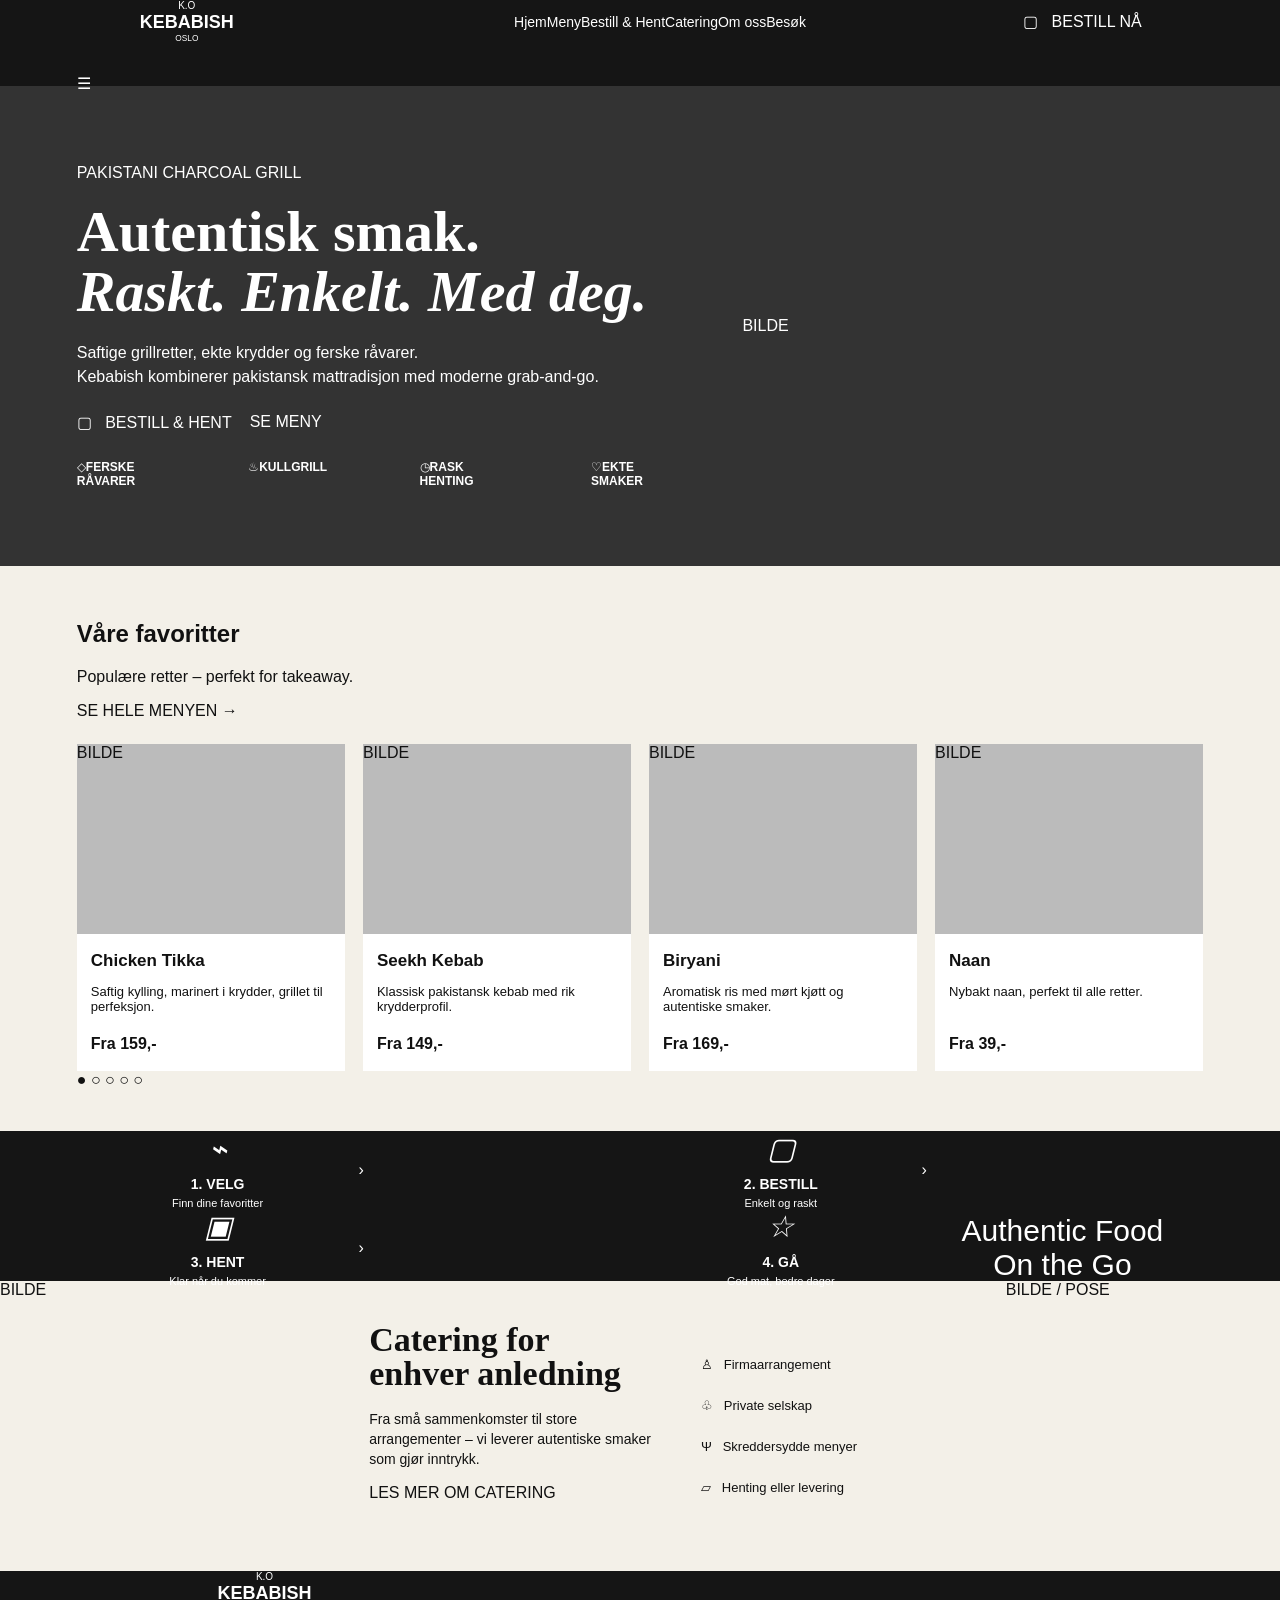
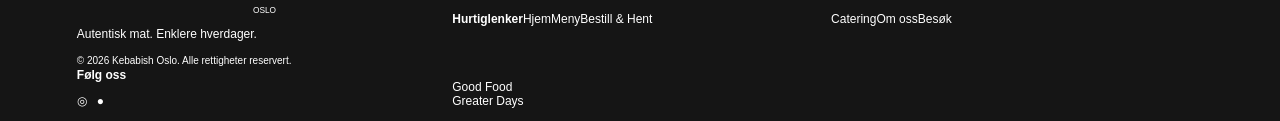
==== commit 4f8afcc6: "Build wireframe B structure desktop and mobile" ====
--- a/preview/index.html
+++ b/preview/index.html
@@ -1,20 +1 @@
-<!doctype html>
-<html lang="no">
-<head>
-  <meta charset="utf-8">
-  <meta name="viewport" content="width=device-width,initial-scale=1">
-  <title>Kebabish Oslo — B Scratch</title>
-  <link rel="stylesheet" href="preview.css">
-</head>
-<body>
-  <header class="header"><div class="logo">K.O<br><b>KEBABISH</b><br>OSLO</div><nav>Hjem　 Meny　 Bestill & Hent　 Catering　 Om oss　 Besøk</nav><button>BESTILL NÅ</button></header>
-  <main>
-    <section class="hero"><div class="hero-copy"><small>PAKISTANI CHARCOAL GRILL</small><h1>Autentisk smak.<br>Raskt. Enkelt. Med deg.</h1><p>Saftige grillretter, ekte krydder og ferske råvarer.<br>Kebabish kombinerer pakistansk mattradisjon med moderne grab-and-go.</p><div class="buttons"><b>BESTILL & HENT</b><b>SE MENY</b></div><div class="benefits"><span>◇ FERSKE RÅVARER</span><span>♨ KULLGRILL</span><span>◷ RASK HENTING</span><span>♡ EKTE SMAKER</span></div></div></section>
-    <section class="favorites"><div class="title"><div><h2>Våre favoritter</h2><p>Populære retter – perfekt for takeaway.</p></div><b>SE HELE MENYEN →</b></div><div class="cards"><article><div class="ph"></div><h3>Chicken Tikka</h3><p>Saftig kylling, marinert i krydder, grillet til perfeksjon.</p><strong>Fra 159,-</strong></article><article><div class="ph"></div><h3>Seekh Kebab</h3><p>Klassisk pakistansk kebab med rik krydderprofil.</p><strong>Fra 149,-</strong></article><article><div class="ph"></div><h3>Biryani</h3><p>Aromatisk ris med mørt kjøtt og autentiske smaker.</p><strong>Fra 169,-</strong></article><article><div class="ph"></div><h3>Naan</h3><p>Nybakt naan, perfekt til alle retter.</p><strong>Fra 39,-</strong></article></div></section>
-    <section class="flow"><div>◇<b>1. VELG</b><small>Finn dine favoritter</small></div><div>□<b>2. BESTILL</b><small>Enkelt og raskt</small></div><div>▣<b>3. HENT</b><small>Klar når du kommer</small></div><div>☆<b>4. GÅ</b><small>God mat, bedre dager</small></div></section>
-    <section class="catering"><div class="cat-img"></div><div class="cat-copy"><h2>Catering for<br>enhver anledning</h2><p>Fra små sammenkomster til store arrangementer – vi leverer autentiske smaker som gjør inntrykk.</p><button>LES MER OM CATERING</button></div><div class="cat-list">♙　Firmaarrangement<br><br>♧　Private selskap<br><br>Ψ　Skreddersydde menyer<br><br>▱　Henting eller levering</div><div class="cat-img"></div></section>
-    <section class="visit"><div class="visit-img"></div><div><h2>Besøk oss</h2><p>Storgata 10, 0155 Oslo</p><u>Se kart →</u></div><div><h3>◷ Åpningstider</h3><p>Man – Lør: 11:00 – 22:00<br>Søndag: 12:00 – 21:00</p></div></section>
-  </main>
-  <footer><div class="logo">K.O<br><b>KEBABISH</b><br>OSLO</div><span>Autentisk mat. Enklere hverdager.</span><span>Hjem　Meny　Catering　Besøk</span></footer>
-</body>
-</html>+<!doctype html><html lang="no"><head><meta charset="utf-8"><meta name="viewport" content="width=device-width,initial-scale=1"><title>Kebabish Oslo — Wireframe B</title><link rel="stylesheet" href="preview.css"></head><body><header class="header"><div class="logo">K.O<br><b>KEBABISH</b><br><small>OSLO</small></div><nav><a>Hjem</a><a>Meny</a><a>Bestill & Hent</a><a>Catering</a><a>Om oss</a><a>Besøk</a></nav><a class="topcta">▢ &nbsp; BESTILL NÅ</a><span class="hamb">☰</span></header><main><section class="hero"><div class="hero-copy"><div class="eyebrow">PAKISTANI CHARCOAL GRILL</div><h1>Autentisk smak.<br><em>Raskt. Enkelt. Med deg.</em></h1><p>Saftige grillretter, ekte krydder og ferske råvarer.<br>Kebabish kombinerer pakistansk mattradisjon med moderne grab-and-go.</p><div class="buttons"><a class="primary">▢ &nbsp; BESTILL & HENT</a><a class="secondary">SE MENY</a></div><div class="benefits"><span>◇<b>FERSKE<br>RÅVARER</b></span><span>♨<b>KULLGRILL</b></span><span>◷<b>RASK<br>HENTING</b></span><span>♡<b>EKTE<br>SMAKER</b></span></div></div><div class="hero-art">BILDE</div></section><section class="favorites"><div class="section-head"><div><h2>Våre favoritter</h2><p>Populære retter – perfekt for takeaway.</p></div><a>SE HELE MENYEN →</a></div><div class="cards"><article><div class="ph">BILDE</div><div class="card-copy"><h3>Chicken Tikka</h3><p>Saftig kylling, marinert i krydder, grillet til perfeksjon.</p><strong>Fra 159,-</strong></div></article><article><div class="ph">BILDE</div><div class="card-copy"><h3>Seekh Kebab</h3><p>Klassisk pakistansk kebab med rik krydderprofil.</p><strong>Fra 149,-</strong></div></article><article><div class="ph">BILDE</div><div class="card-copy"><h3>Biryani</h3><p>Aromatisk ris med mørt kjøtt og autentiske smaker.</p><strong>Fra 169,-</strong></div></article><article><div class="ph">BILDE</div><div class="card-copy"><h3>Naan</h3><p>Nybakt naan, perfekt til alle retter.</p><strong>Fra 39,-</strong></div></article></div><div class="dots">● ○ ○ ○ ○</div></section><section class="flow"><div><i>⌁</i><b>1. VELG</b><small>Finn dine favoritter</small></div><span>›</span><div><i>▢</i><b>2. BESTILL</b><small>Enkelt og raskt</small></div><span>›</span><div><i>▣</i><b>3. HENT</b><small>Klar når du kommer</small></div><span>›</span><div><i>☆</i><b>4. GÅ</b><small>God mat, bedre dager</small></div><div class="script">Authentic Food<br>On the Go</div></section><section class="catering"><div class="cat-image">BILDE</div><div class="cat-copy"><h2>Catering for<br>enhver anledning</h2><p>Fra små sammenkomster til store arrangementer – vi leverer autentiske smaker som gjør inntrykk.</p><a>LES MER OM CATERING</a></div><div class="cat-list"><p>♙ &nbsp; Firmaarrangement</p><p>♧ &nbsp; Private selskap</p><p>Ψ &nbsp; Skreddersydde menyer</p><p>▱ &nbsp; Henting eller levering</p></div><div class="bag">BILDE / POSE</div></section><section class="visit"><div class="visit-image">BILDE</div><div class="visit-place"><h3>▣ &nbsp; Besøk oss</h3><p>Storgata 10, 0155 Oslo</p><a>Se kart →</a></div><div class="hours"><h3>◷ &nbsp; Åpningstider</h3><p>Man – Lør: 11:00 – 22:00<br>Søndag: 12:00 – 21:00</p></div></section></main><footer><div class="footer-brand"><div class="logo">K.O<br><b>KEBABISH</b><br><small>OSLO</small></div><p>Autentisk mat. Enklere hverdager.</p><small>© 2026 Kebabish Oslo. Alle rettigheter reservert.</small></div><div class="links"><b>Hurtiglenker</b><span>Hjem</span><span>Meny</span><span>Bestill & Hent</span></div><div class="links"><b>&nbsp;</b><span>Catering</span><span>Om oss</span><span>Besøk</span></div><div class="social"><b>Følg oss</b><p>◎ &nbsp; ●</p></div><div class="footer-script">Good Food<br>Greater Days</div></footer></body></html>
--- a/preview/preview.css
+++ b/preview/preview.css
@@ -1 +1 @@
-*{box-sizing:border-box}html,body{margin:0}body{background:#f4efe5;color:#151515;font-family:Arial,sans-serif}a{color:inherit;text-decoration:none}.top{height:68px;background:#111;color:#fff;padding:0 5.5%;display:grid;grid-template-columns:1fr auto 1fr;align-items:center}.brand-ring{width:68px;height:55px;border:1px solid #b58b50;border-radius:50%;display:flex;flex-direction:column;justify-content:center;align-items:center;line-height:1}.brand-ring b,.brand-ring small{font-size:6px}.brand-ring strong{font-size:10px;margin:3px}.top nav{display:flex;gap:28px;font-size:9px}.order{justify-self:end;background:#b84438;padding:13px 18px;font-size:8px;font-weight:700}.hero{height:315px;position:relative;background:url('https://images.pexels.com/photos/9609844/pexels-photo-9609844.jpeg?auto=compress&cs=tinysrgb&w=1800') center/cover;color:#fff;display:flex;align-items:center}.hero-overlay{position:absolute;inset:0;background:linear-gradient(90deg,rgba(0,0,0,.9),rgba(0,0,0,.65) 42%,rgba(0,0,0,.05) 74%)}.hero-copy{position:relative;width:52%;padding-left:5.5%}.eyebrow{font-size:8px;letter-spacing:.14em;font-weight:700}.hero h1{font-family:Georgia,serif;font-weight:400;font-size:42px;line-height:.98;margin:10px 0}.hero-copy>p{font-size:9px;line-height:1.45;max-width:355px;margin:0 0 14px}.actions{display:flex;gap:10px}.actions a{padding:11px 17px;font-size:8px;font-weight:700}.primary{background:#bd4437}.secondary{border:1px solid #b99963}.benefits{display:flex;gap:25px;margin-top:18px}.benefits div{display:flex;gap:6px;align-items:center}.benefits i{font-style:normal;font-size:18px}.benefits b{font-size:7px}.script{display:block;position:absolute}.hero-script{right:8%;top:80px;font-family:cursive;font-size:25px;transform:rotate(-8deg)}.favorites{padding:20px 5.5% 25px}.section-head{display:flex;justify-content:space-between;align-items:end}.section-head h2{font-family:Georgia,serif;font-size:28px;font-weight:400;margin:0}.section-head p{font-size:8px;margin:4px 0 0}.text-link{font-size:7px;font-weight:700;border-bottom:1px solid}.cards{display:grid;grid-template-columns:repeat(4,1fr);gap:10px;margin-top:14px}.cards article{background:#fff}.photo{height:112px;background:center/cover}.p1{background-image:url('https://images.pexels.com/photos/30749024/pexels-photo-30749024.jpeg?auto=compress&cs=tinysrgb&w=900')}.p2{background-image:url('https://images.pexels.com/photos/12737656/pexels-photo-12737656.jpeg?auto=compress&cs=tinysrgb&w=900')}.p3{background-image:url('https://images.pexels.com/photos/12737657/pexels-photo-12737657.jpeg?auto=compress&cs=tinysrgb&w=900')}.p4{background-image:url('https://images.pexels.com/photos/1117862/pexels-photo-1117862.jpeg?auto=compress&cs=tinysrgb&w=900')}.card-copy{padding:7px 8px 9px}.card-copy h3{font-size:9px;margin:0 0 4px}.card-copy p{font-size:7px;line-height:1.35;min-height:28px;margin:0 0 5px}.card-copy strong{font-size:8px}.grab{height:94px;background:#111;color:#fff;padding:10px 5.5%;display:grid;grid-template-columns:1fr 145px;align-items:center}.steps{display:grid;grid-template-columns:1fr 20px 1fr 20px 1fr 20px 1fr;align-items:center}.steps>div{text-align:center}.stepicon{display:block;font-style:normal;font-size:21px;height:24px}.steps strong{font-size:8px;display:block}.steps p{font-size:6px;margin:3px 0 0}.chev{text-align:center}.flow-script{position:static;font-family:cursive;font-size:20px;transform:rotate(-7deg);text-align:center}.catering{height:170px;display:grid;grid-template-columns:1.05fr 1.25fr .9fr .8fr;background:#f4efe5}.catering-image{background:center/cover}.left-food{background-image:url('https://images.pexels.com/photos/958545/pexels-photo-958545.jpeg?auto=compress&cs=tinysrgb&w=1000')}.catering-copy{padding:22px 18px}.catering h2{font-family:Georgia,serif;font-weight:400;font-size:21px;line-height:1;margin:0 0 9px}.catering-copy p{font-size:7px;line-height:1.4;margin:0 0 11px}.catering-copy>a{display:inline-block;border:1px solid #777;padding:7px 9px;font-size:6px;font-weight:700}.catering-list{display:flex;flex-direction:column;justify-content:center;gap:10px;font-size:7px}.catering-list div{display:flex;gap:7px}.bag-shot{background:#bbb;display:flex;align-items:center;justify-content:center}.bag-logo{border:1px solid #777;padding:13px;text-align:center;font-size:6px}.bag-logo b{font-size:9px}.bag-shot em{display:none}.visit{display:none}footer{height:105px;background:#111;color:#ddd;padding:14px 5.5%;display:grid;grid-template-columns:1.3fr 1fr 1fr 1fr;align-items:center}.footer-brand .brand-ring{width:58px;height:47px}.footer-brand strong{font-size:8px}footer p,.footer-links{font-size:6px}.footer-links{display:grid;grid-template-columns:1fr 1fr;gap:6px}.footer-script{display:block;position:static;font-family:cursive;font-size:18px;justify-self:end}@media(max-width:760px){.top{height:62px;padding:0;display:flex;justify-content:center}.top nav,.top .order{display:none}.brand-ring{width:61px;height:49px}.hero{height:290px;align-items:flex-start;background-position:62% center}.hero-overlay{background:linear-gradient(90deg,rgba(0,0,0,.86),rgba(0,0,0,.5) 75%,rgba(0,0,0,.15))}.hero-copy{width:100%;padding:29px 15px 0}.eyebrow{font-size:6px}.hero h1{font-size:25px;line-height:.98;max-width:270px;margin:7px 0}.hero-copy>p{font-size:7px;line-height:1.38;max-width:265px;margin-bottom:10px}.actions{gap:7px}.actions a{padding:8px 10px;font-size:6px}.hero-script{display:none}.benefits{display:grid;grid-template-columns:repeat(4,1fr);gap:4px;margin-top:12px}.benefits div{display:block;text-align:center}.benefits i{display:block;font-size:15px;margin-bottom:3px}.benefits b{font-size:5px;line-height:1.05;display:block}.favorites{padding:12px 10px 17px}.section-head h2{font-size:20px}.section-head p{display:none}.text-link{font-size:5px}.cards{display:flex;overflow-x:auto;gap:7px;margin:9px -10px 0 0;padding-right:10px}.cards article{min-width:78vw;height:86px;display:grid;grid-template-columns:40% 60%}.photo{height:86px}.card-copy{padding:7px 8px;display:flex;flex-direction:column}.card-copy h3{font-size:8px;margin-bottom:3px}.card-copy p{font-size:6px;min-height:0;line-height:1.25}.card-copy strong{font-size:7px;margin-top:auto}.grab{height:78px;padding:8px 5px;display:block}.steps{height:100%;grid-template-columns:repeat(4,1fr)}.chev,.flow-script{display:none}.stepicon{font-size:17px;height:20px}.steps strong{font-size:6px}.steps p{display:none}.catering{height:150px;grid-template-columns:1fr 1fr;background:#222;color:#fff}.left-food{order:2;min-height:150px}.catering-copy{order:1;padding:16px 10px;align-self:center}.catering h2{font-size:17px}.catering-copy p{font-size:6px;line-height:1.35;margin-bottom:9px}.catering-copy>a{padding:6px 8px;font-size:5px}.catering-list,.bag-shot{display:none}.visit{display:grid;min-height:145px;background:#f4efe5;padding:13px 10px;grid-template-columns:1fr;gap:10px}.visit-card{display:grid;grid-template-columns:75px 1fr;gap:10px;align-items:center}.facade{height:68px;background:url('https://images.pexels.com/photos/262978/pexels-photo-262978.jpeg?auto=compress&cs=tinysrgb&w=600') center/cover}.visit h3{font-family:Georgia,serif;font-size:12px;margin:0 0 3px}.visit p,.visit a{font-size:6px}.visit-info{display:grid;grid-template-columns:1fr;gap:5px}.visit-info>div{display:flex;gap:7px;align-items:center}.visit-info b{font-size:11px}.visit-info span{display:flex;flex-direction:column}.visit-info strong{font-size:8px}.visit-info small{font-size:5px}footer{height:78px;padding:10px 12px;grid-template-columns:1fr auto}.footer-brand .brand-ring{width:51px;height:42px}footer p,.footer-links{display:none}.footer-script{display:block;font-size:14px}}+*{box-sizing:border-box}body{margin:0;background:#eee;color:#111;font-family:Arial,sans-serif}.header{height:86px;background:#151515;color:#fff;display:grid;grid-template-columns:220px 1fr 180px;align-items:center;padding:0 6%;gap:30px}.logo{text-align:center;font-size:10px;line-height:1.15}.logo b{font-size:18px}.header nav{text-align:center;font-size:14px}.header button{height:46px}.hero{height:480px;background:#333;display:flex;align-items:center;color:#fff}.hero-copy{width:58%;padding-left:6%}.hero small{font-size:14px}.hero h1{font-family:Georgia,serif;font-size:58px;line-height:1.02;margin:20px 0}.hero p{font-size:16px;line-height:1.5}.buttons{display:flex;gap:18px;margin:24px 0}.buttons b{border:1px solid #aaa;padding:15px 24px;font-size:13px}.benefits{display:grid;grid-template-columns:repeat(4,1fr);gap:20px;max-width:700px;margin-top:28px;font-size:12px}.favorites{padding:34px 6% 42px;background:#f3f0e8}.title{display:flex;justify-content:space-between;align-items:end}.title h2{font-family:Georgia,serif;font-size:42px;margin:0}.title p{margin:7px 0 0}.title>b{font-size:12px}.cards{display:grid;grid-template-columns:repeat(4,1fr);gap:18px;margin-top:24px}.cards article{background:#fff;padding-bottom:18px}.ph{height:190px;background:#bbb}.cards h3,.cards p,.cards strong{margin-left:14px;margin-right:14px}.cards h3{font-size:17px;margin-bottom:7px}.cards p{font-size:13px;min-height:38px}.flow{height:150px;background:#151515;color:#fff;display:grid;grid-template-columns:repeat(4,1fr);align-items:center;padding:0 6%}.flow div{text-align:center;font-size:30px}.flow b,.flow small{display:block}.flow b{font-size:14px;margin-top:10px}.flow small{font-size:11px;margin-top:5px}.catering{height:290px;display:grid;grid-template-columns:1.1fr 1.2fr 1fr .9fr;background:#f3f0e8}.cat-img{background:#aaa}.cat-copy{padding:42px 34px}.cat-copy h2{font-family:Georgia,serif;font-size:34px;line-height:1;margin:0 0 18px}.cat-copy p{font-size:14px;line-height:1.45}.cat-copy button{padding:12px 16px;background:transparent}.cat-list{display:flex;justify-content:center;flex-direction:column;font-size:13px}.visit{display:none}footer{height:150px;background:#151515;color:#fff;display:grid;grid-template-columns:1fr 1fr 1fr;align-items:center;padding:0 6%;font-size:12px}@media(max-width:700px){.header{height:84px;display:flex;justify-content:center;padding:0}.header nav,.header button{display:none}.hero{height:430px}.hero-copy{width:100%;padding:35px 20px}.hero small{font-size:10px}.hero h1{font-size:37px;margin:14px 0}.hero p{font-size:12px}.buttons{margin:18px 0}.buttons b{padding:12px 15px;font-size:10px}.benefits{grid-template-columns:repeat(4,1fr);gap:7px;margin-top:22px;font-size:8px;text-align:center}.favorites{padding:20px 16px 28px}.title h2{font-size:30px}.title p{display:none}.title>b{font-size:9px}.cards{display:flex;overflow-x:auto;gap:12px;margin-top:16px}.cards article{min-width:78%;height:150px;display:grid;grid-template-columns:42% 58%;grid-template-rows:auto 1fr auto;padding:0}.ph{height:150px;grid-row:1/4}.cards h3{font-size:14px;margin:18px 12px 4px}.cards p{font-size:10px;min-height:0;margin:0 12px}.cards strong{font-size:12px;margin:0 12px 18px}.flow{height:110px;padding:0 8px}.flow div{font-size:22px}.flow b{font-size:10px}.flow small{display:none}.catering{height:230px;grid-template-columns:1fr 1fr;background:#151515;color:#fff}.cat-copy{padding:28px 18px}.cat-copy h2{font-size:26px}.cat-copy p{font-size:10px}.cat-copy button{font-size:8px;color:#fff;border:1px solid #fff}.cat-list,.catering .cat-img:last-child{display:none}.visit{min-height:250px;background:#f3f0e8;display:grid;grid-template-columns:110px 1fr;padding:25px 18px;gap:18px}.visit-img{height:120px;background:#bbb}.visit h2{font-family:Georgia,serif;font-size:24px;margin:10px 0}.visit p,.visit u{font-size:11px}.visit>div:last-child{grid-column:1/3}footer{height:100px;grid-template-columns:1fr;padding:15px 20px}footer span{display:none}}
